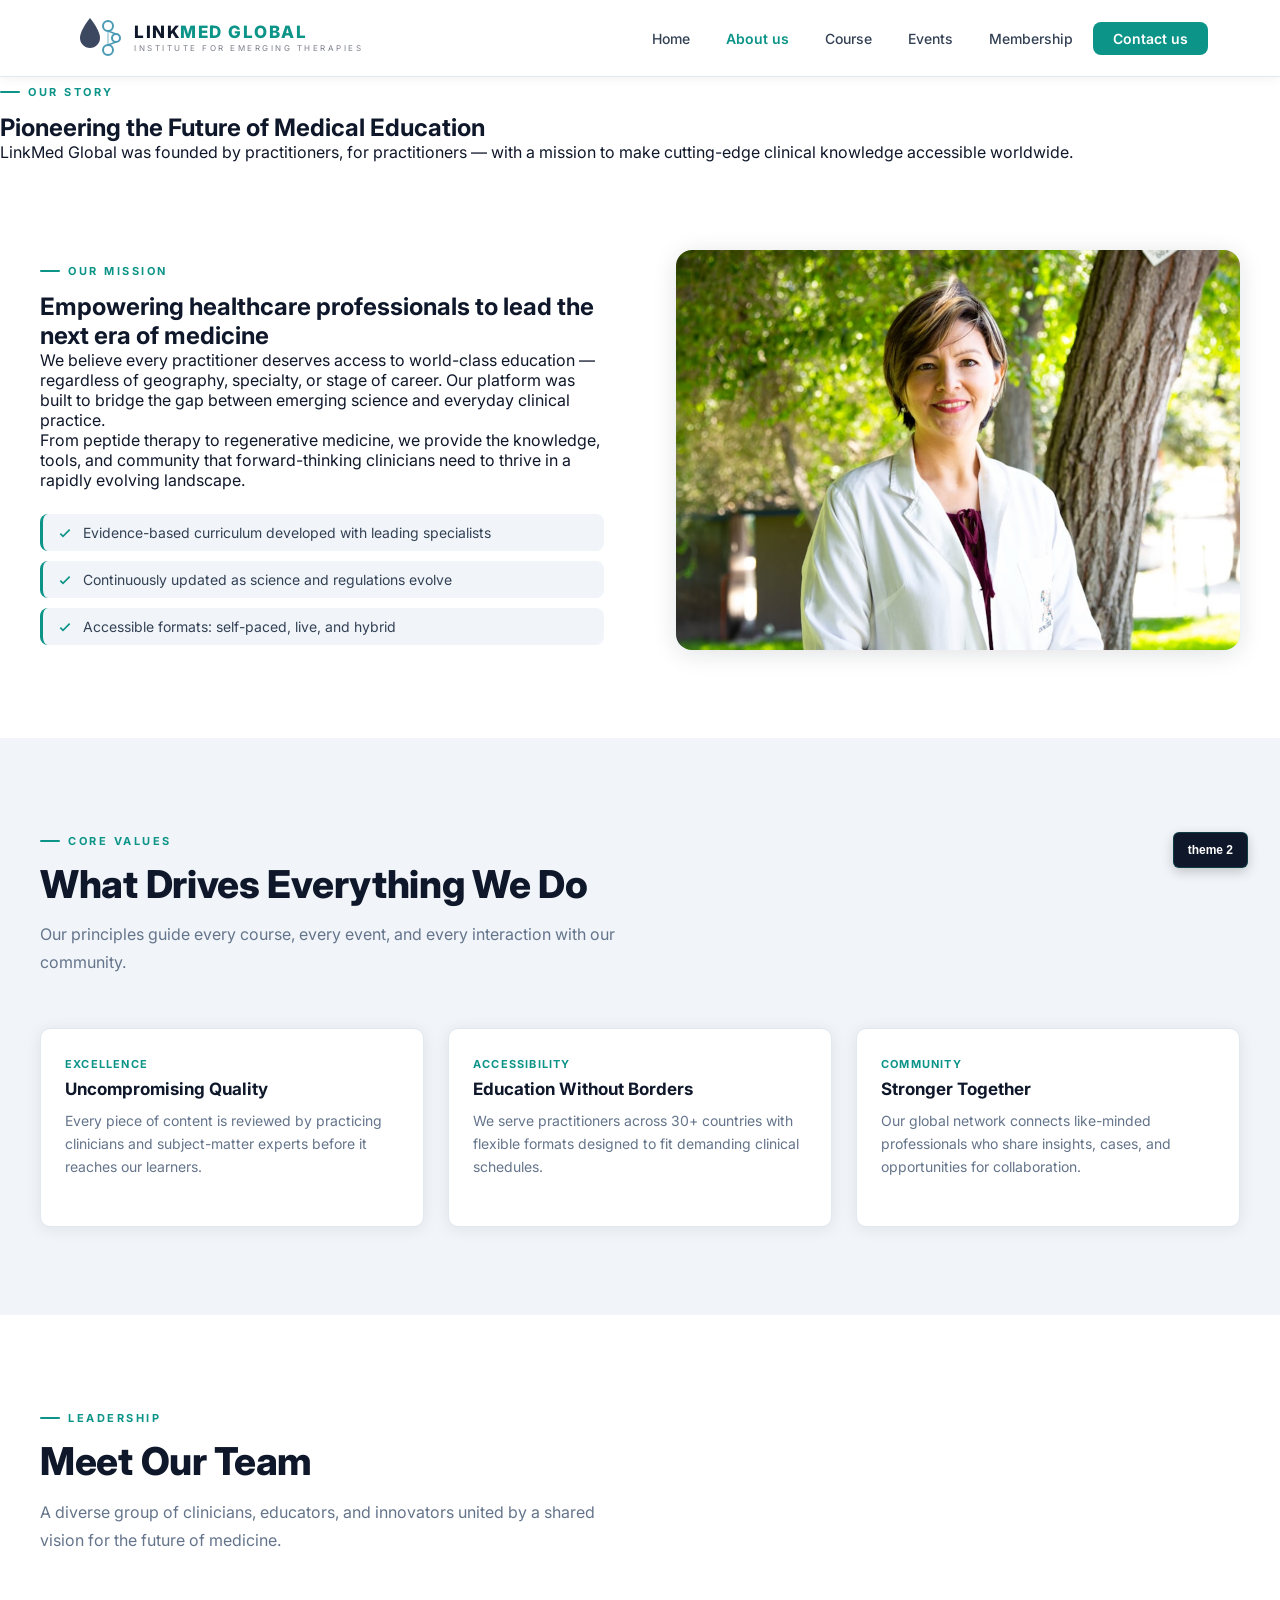
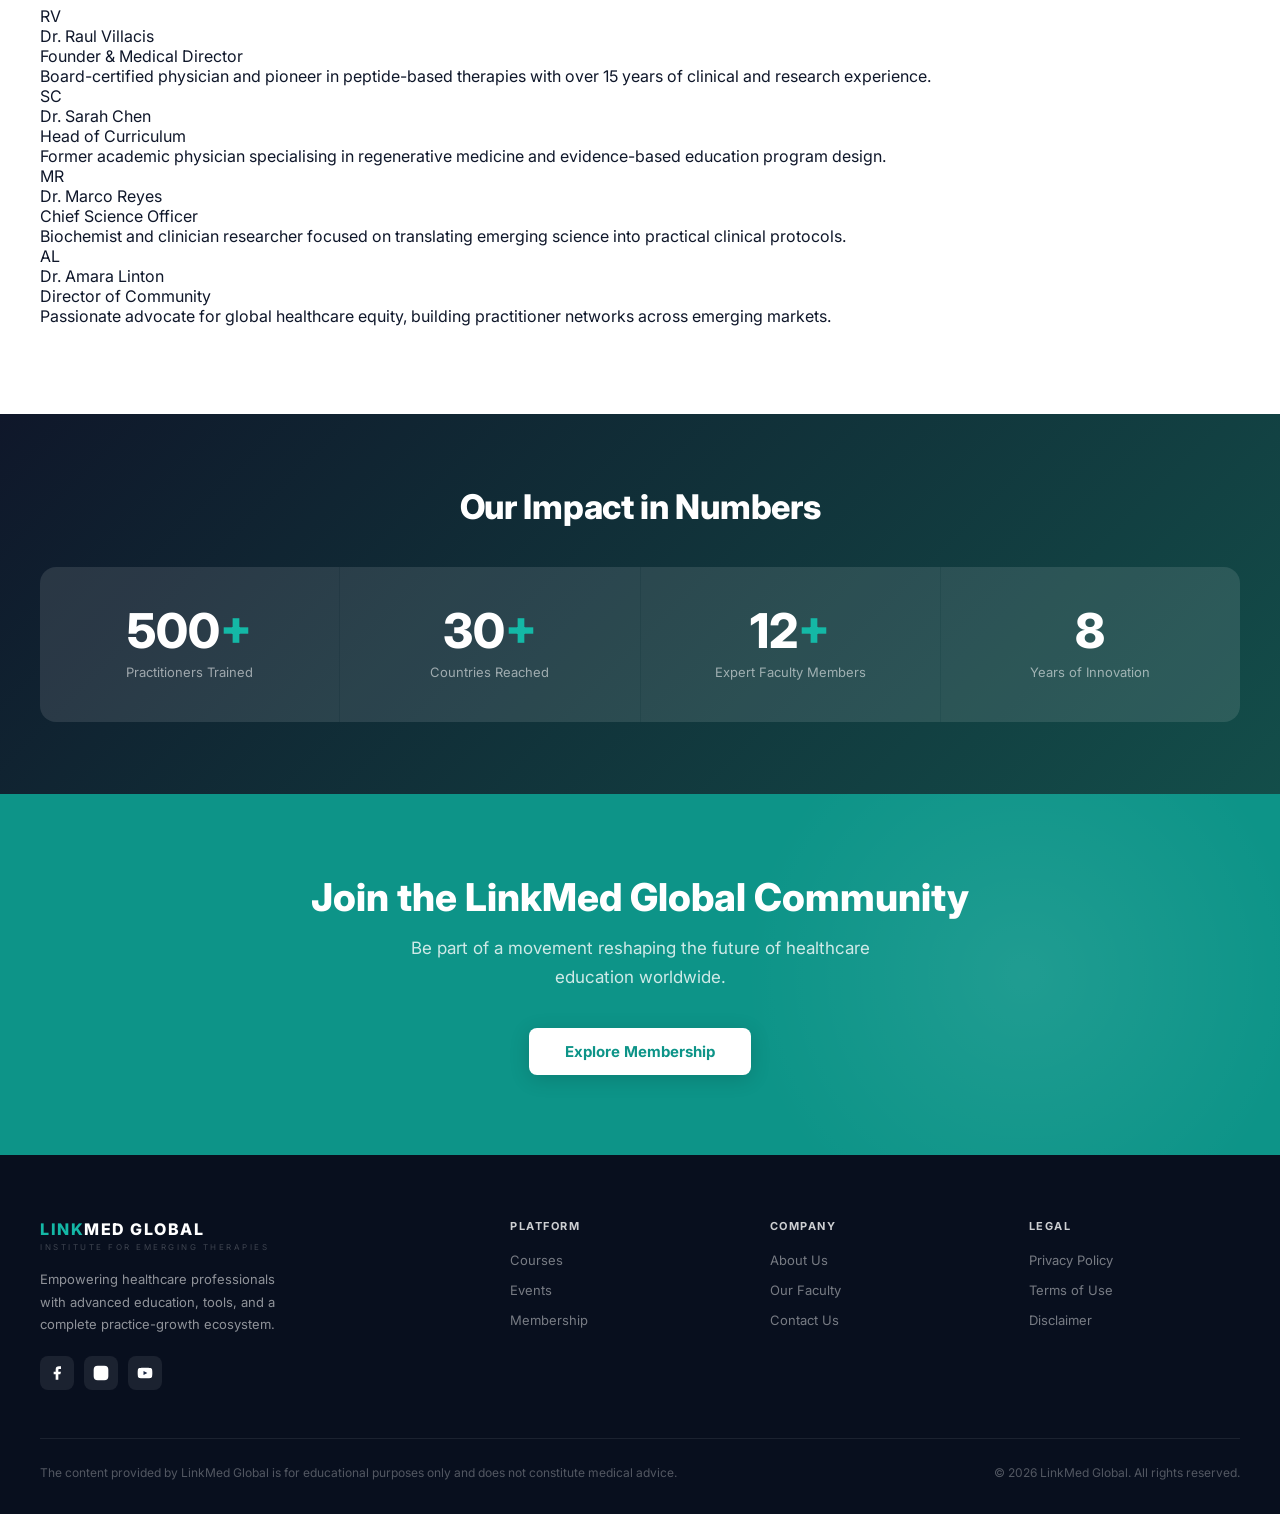
==== about.html @ 5ad7468c "update themes and add more pages" ====
<!DOCTYPE html>
<html lang="en">
<head>
  <meta charset="UTF-8" />
  <meta name="viewport" content="width=device-width, initial-scale=1.0" />
  <title>About Us – LinkMed Global</title>
  <link rel="preconnect" href="https://fonts.googleapis.com" />
  <link rel="preconnect" href="https://fonts.gstatic.com" crossorigin />
  <link href="https://fonts.googleapis.com/css2?family=Inter:wght@300;400;500;600;700;800&display=swap" rel="stylesheet" />
  <link rel="stylesheet" href="theme-1.css" id="theme-stylesheet" />
  <link rel="stylesheet" href="theme-2.css" id="theme-stylesheet-light" media="none" />
</head>
<body>

<header>
  <div class="header-inner">
    <a href="index.html" class="logo">
      <div class="logo-icon">
        <svg viewBox="0 0 52 52" fill="none" xmlns="http://www.w3.org/2000/svg">
          <path d="M18 6 C18 6 8 18 8 26 C8 31.5 12.5 36 18 36 C23.5 36 28 31.5 28 26 C28 18 18 6 18 6Z" fill="#1a2744" opacity=".85"/>
          <circle cx="36" cy="14" r="5" fill="none" stroke="#4a9ab5" stroke-width="2"/>
          <circle cx="44" cy="26" r="4" fill="none" stroke="#4a9ab5" stroke-width="2"/>
          <circle cx="36" cy="38" r="5" fill="none" stroke="#4a9ab5" stroke-width="2"/>
          <line x1="36" y1="19" x2="44" y2="22" stroke="#4a9ab5" stroke-width="1.5"/>
          <line x1="44" y1="30" x2="36" y2="33" stroke="#4a9ab5" stroke-width="1.5"/>
          <line x1="36" y1="19" x2="36" y2="33" stroke="#4a9ab5" stroke-width="1.5" opacity=".5"/>
        </svg>
      </div>
      <div class="logo-text-wrap">
        <div class="logo-name"><span>LINK</span>MED GLOBAL</div>
        <div class="logo-sub">Institute for Emerging Therapies</div>
      </div>
    </a>
    <nav id="main-nav">
      <a href="index.html">Home</a>
      <a href="about.html" class="active">About us</a>
      <a href="courses.html">Course</a>
      <a href="events.html">Events</a>
      <a href="membership.html">Membership</a>
      <a href="contact.html" class="btn-nav-contact">Contact us</a>
    </nav>
    <button class="burger" id="burger" aria-label="Toggle menu">
      <span></span><span></span><span></span>
    </button>
  </div>
</header>

<!-- PAGE HERO -->
<section class="page-hero">
  <div class="page-hero-inner">
    <div class="section-label">Our Story</div>
    <h1>Pioneering the Future of <span>Medical Education</span></h1>
    <p>LinkMed Global was founded by practitioners, for practitioners — with a mission to make cutting-edge clinical knowledge accessible worldwide.</p>
  </div>
</section>

<!-- MISSION -->
<section class="section">
  <div class="about-inner">
    <div>
      <div class="section-label">Our Mission</div>
      <h2>Empowering healthcare professionals to lead the next era of medicine</h2>
      <p>We believe every practitioner deserves access to world-class education — regardless of geography, specialty, or stage of career. Our platform was built to bridge the gap between emerging science and everyday clinical practice.</p>
      <p>From peptide therapy to regenerative medicine, we provide the knowledge, tools, and community that forward-thinking clinicians need to thrive in a rapidly evolving landscape.</p>
      <ul class="check-list">
        <li><svg viewBox="0 0 24 24" fill="none" stroke-width="2.5"><path d="M5 13l4 4L19 7"/></svg>Evidence-based curriculum developed with leading specialists</li>
        <li><svg viewBox="0 0 24 24" fill="none" stroke-width="2.5"><path d="M5 13l4 4L19 7"/></svg>Continuously updated as science and regulations evolve</li>
        <li><svg viewBox="0 0 24 24" fill="none" stroke-width="2.5"><path d="M5 13l4 4L19 7"/></svg>Accessible formats: self-paced, live, and hybrid</li>
      </ul>
    </div>
    <div class="about-img">
      <img src="images/img-10.jpg" alt="Our Mission" />
    </div>
  </div>
</section>

<!-- VALUES -->
<section class="section cards-section">
  <div class="section-inner">
    <div class="section-label">Core Values</div>
    <h2 class="section-title">What Drives Everything We Do</h2>
    <p class="section-sub">Our principles guide every course, every event, and every interaction with our community.</p>
    <div class="cards">
      <div class="card">
        <div class="card-body" style="padding:28px 24px;">
          <div class="card-tag">Excellence</div>
          <div class="card-title">Uncompromising Quality</div>
          <p class="card-text">Every piece of content is reviewed by practicing clinicians and subject-matter experts before it reaches our learners.</p>
        </div>
      </div>
      <div class="card">
        <div class="card-body" style="padding:28px 24px;">
          <div class="card-tag">Accessibility</div>
          <div class="card-title">Education Without Borders</div>
          <p class="card-text">We serve practitioners across 30+ countries with flexible formats designed to fit demanding clinical schedules.</p>
        </div>
      </div>
      <div class="card">
        <div class="card-body" style="padding:28px 24px;">
          <div class="card-tag">Community</div>
          <div class="card-title">Stronger Together</div>
          <p class="card-text">Our global network connects like-minded professionals who share insights, cases, and opportunities for collaboration.</p>
        </div>
      </div>
    </div>
  </div>
</section>

<!-- TEAM -->
<section class="section">
  <div class="section-inner">
    <div class="section-label">Leadership</div>
    <h2 class="section-title">Meet Our Team</h2>
    <p class="section-sub">A diverse group of clinicians, educators, and innovators united by a shared vision for the future of medicine.</p>
    <div class="team-grid">
      <div class="team-card">
        <div class="team-avatar">RV</div>
        <div class="team-name">Dr. Raul Villacis</div>
        <div class="team-role">Founder & Medical Director</div>
        <p class="team-bio">Board-certified physician and pioneer in peptide-based therapies with over 15 years of clinical and research experience.</p>
      </div>
      <div class="team-card">
        <div class="team-avatar">SC</div>
        <div class="team-name">Dr. Sarah Chen</div>
        <div class="team-role">Head of Curriculum</div>
        <p class="team-bio">Former academic physician specialising in regenerative medicine and evidence-based education program design.</p>
      </div>
      <div class="team-card">
        <div class="team-avatar">MR</div>
        <div class="team-name">Dr. Marco Reyes</div>
        <div class="team-role">Chief Science Officer</div>
        <p class="team-bio">Biochemist and clinician researcher focused on translating emerging science into practical clinical protocols.</p>
      </div>
      <div class="team-card">
        <div class="team-avatar">AL</div>
        <div class="team-name">Dr. Amara Linton</div>
        <div class="team-role">Director of Community</div>
        <p class="team-bio">Passionate advocate for global healthcare equity, building practitioner networks across emerging markets.</p>
      </div>
    </div>
  </div>
</section>

<!-- STATS -->
<section class="stats">
  <div class="stats-inner">
    <h2 class="stats-title">Our Impact in Numbers</h2>
    <div class="stats-grid">
      <div class="stat-item"><div class="stat-number">500<span>+</span></div><div class="stat-label">Practitioners Trained</div></div>
      <div class="stat-item"><div class="stat-number">30<span>+</span></div><div class="stat-label">Countries Reached</div></div>
      <div class="stat-item"><div class="stat-number">12<span>+</span></div><div class="stat-label">Expert Faculty Members</div></div>
      <div class="stat-item"><div class="stat-number">8<span></span></div><div class="stat-label">Years of Innovation</div></div>
    </div>
  </div>
</section>

<!-- CTA -->
<section class="cta-band">
  <h2>Join the LinkMed Global Community</h2>
  <p>Be part of a movement reshaping the future of healthcare education worldwide.</p>
  <a href="membership.html" class="btn-white">Explore Membership</a>
</section>

<footer id="contact">
  <div class="footer-inner">
    <div class="footer-brand">
      <div class="footer-logo-name"><span>LINK</span>MED GLOBAL</div>
      <div class="footer-logo-sub">Institute for Emerging Therapies</div>
      <p>Empowering healthcare professionals with advanced education, tools, and a complete practice-growth ecosystem.</p>
      <div class="social-links">
        <a href="#" class="social-link" aria-label="Facebook"><svg viewBox="0 0 24 24"><path d="M18 2h-3a5 5 0 00-5 5v3H7v4h3v8h4v-8h3l1-4h-4V7a1 1 0 011-1h3z"/></svg></a>
        <a href="#" class="social-link" aria-label="Instagram"><svg viewBox="0 0 24 24" fill="none" stroke="white" stroke-width="2"><rect x="2" y="2" width="20" height="20" rx="5"/><circle cx="12" cy="12" r="4"/><circle cx="17.5" cy="6.5" r="1" fill="white" stroke="none"/></svg></a>
        <a href="#" class="social-link" aria-label="YouTube"><svg viewBox="0 0 24 24"><path d="M22.54 6.42a2.78 2.78 0 00-1.95-1.96C18.88 4 12 4 12 4s-6.88 0-8.59.46A2.78 2.78 0 001.46 6.42 29 29 0 001 12a29 29 0 00.46 5.58 2.78 2.78 0 001.95 1.96C5.12 20 12 20 12 20s6.88 0 8.59-.46a2.78 2.78 0 001.95-1.96A29 29 0 0023 12a29 29 0 00-.46-5.58z"/><polygon points="9.75 15.02 15.5 12 9.75 8.98 9.75 15.02" fill="#1a2744"/></svg></a>
      </div>
    </div>
    <div class="footer-col"><h4>Platform</h4><ul><li><a href="courses.html">Courses</a></li><li><a href="events.html">Events</a></li><li><a href="membership.html">Membership</a></li></ul></div>
    <div class="footer-col"><h4>Company</h4><ul><li><a href="about.html">About Us</a></li><li><a href="#">Our Faculty</a></li><li><a href="contact.html">Contact Us</a></li></ul></div>
    <div class="footer-col"><h4>Legal</h4><ul><li><a href="#">Privacy Policy</a></li><li><a href="#">Terms of Use</a></li><li><a href="#">Disclaimer</a></li></ul></div>
  </div>
  <div class="footer-bottom">
    <p>The content provided by LinkMed Global is for educational purposes only and does not constitute medical advice.</p>
    <span>© 2026 LinkMed Global. All rights reserved.</span>
  </div>
</footer>

<button class="theme-toggle-fixed" id="theme-toggle"></button>

<script>
  const burger = document.getElementById('burger');
  const mainNav = document.getElementById('main-nav');
  burger.addEventListener('click', () => { burger.classList.toggle('open'); mainNav.classList.toggle('open'); });
  mainNav.querySelectorAll('a').forEach(link => link.addEventListener('click', () => { burger.classList.remove('open'); mainNav.classList.remove('open'); }));

  const themeToggle = document.getElementById('theme-toggle');
  const darkStylesheet = document.getElementById('theme-stylesheet');
  const lightStylesheet = document.getElementById('theme-stylesheet-light');
  const savedTheme = localStorage.getItem('theme') || 'dark';
  function setTheme(theme) {
    if (theme === 'light') { darkStylesheet.media = 'none'; lightStylesheet.media = 'all'; themeToggle.textContent = 'theme 1'; document.documentElement.style.colorScheme = 'light'; }
    else { darkStylesheet.media = 'all'; lightStylesheet.media = 'none'; themeToggle.textContent = 'theme 2'; document.documentElement.style.colorScheme = 'dark'; }
    localStorage.setItem('theme', theme);
  }
  setTheme(savedTheme);
  themeToggle.addEventListener('click', () => { const t = localStorage.getItem('theme') || 'dark'; setTheme(t === 'dark' ? 'light' : 'dark'); });
</script>
</body>
</html>
---- theme-1.css ----
*, *::before, *::after { box-sizing: border-box; margin: 0; padding: 0; }

:root {
  --navy:      #0f172a;
  --navy-mid:  #1e293b;
  --teal:      #0d9488;
  --teal-light:#14b8a6;
  --gold:      #f97316;
  --white:     #ffffff;
  --off-white: #f8fafc;
  --gray-50:   #f1f5f9;
  --gray-100:  #e2e8f0;
  --gray-300:  #cbd5e1;
  --gray-500:  #64748b;
  --gray-700:  #334155;
  --font: 'Inter', sans-serif;
  --radius: 10px;
  --shadow: 0 2px 16px rgba(15,23,42,.08);
  --shadow-md: 0 4px 24px rgba(15,23,42,.12);
  --shadow-lg: 0 8px 40px rgba(15,23,42,.18);
}

html { scroll-behavior: smooth; }
body { font-family: var(--font); color: var(--navy); background: var(--white); }
img  { max-width: 100%; display: block; }
a    { text-decoration: none; color: inherit; }

/* ─── HEADER ─────────────────────────────── */
header {
  position: sticky; top: 0; z-index: 100;
  background: white;
  border-bottom: 1px solid var(--gray-100);
  box-shadow: 0 1px 12px rgba(15,23,42,.06);
}
.header-inner {
  max-width: 1200px; margin: 0 auto;
  display: flex; align-items: center; justify-content: space-between;
  padding: 0 32px; height: 76px;
}

/* Logo */
.logo { display: flex; align-items: center; gap: 10px; }
.logo-icon {
  width: 52px; height: 52px;
  display: flex; align-items: center; justify-content: center;
}
.logo-icon svg { width: 52px; height: 52px; }
.logo-text-wrap { display: flex; flex-direction: column; line-height: 1; }
.logo-name {
  font-size: 17px; font-weight: 800; letter-spacing: 1.5px;
  text-transform: uppercase; color: var(--teal);
}
.logo-name span { color: var(--navy); }
.logo-sub {
  font-size: 8px; letter-spacing: 2.5px; text-transform: uppercase;
  color: var(--navy); opacity: .55; margin-top: 3px;
}

/* Nav */
nav { display: flex; align-items: center; gap: 4px; }
nav a {
  font-size: 14px; font-weight: 500; color: var(--gray-700);
  padding: 8px 16px; border-radius: 8px;
  transition: color .2s, background .2s;
}
nav a:hover { color: var(--teal); background: var(--gray-50); }
nav a.active { color: var(--teal); font-weight: 600; }
.btn-nav-contact {
  font-size: 14px !important; font-weight: 600 !important;
  background: var(--teal) !important; color: white !important;
  padding: 8px 20px !important; border-radius: 8px !important;
  transition: background .2s !important;
}
.btn-nav-contact:hover { background: var(--teal-light) !important; }

/* ─── HERO (dark) ────────────────────────── */
.hero {
  position: relative; overflow: hidden;
  background: linear-gradient(135deg, #0f172a 0%, #1e293b 50%, #134e4a 100%);
  padding: 100px 32px 110px;
  text-align: center;
}
.hero::before {
  content: '';
  position: absolute; inset: 0;
  background:
    radial-gradient(circle 300px at 10% 50%, rgba(13,148,136,.18) 0%, transparent 70%),
    radial-gradient(circle 400px at 90% 20%, rgba(13,148,136,.12) 0%, transparent 70%),
    radial-gradient(circle 200px at 50% 100%, rgba(249,115,22,.08) 0%, transparent 70%);
  pointer-events: none;
}
.hero-bubbles {
  position: absolute; inset: 0; pointer-events: none; overflow: hidden;
}
.hero-inner {
  max-width: 820px; margin: 0 auto; position: relative;
}
.hero-eyebrow {
  display: inline-flex; align-items: center; gap: 8px;
  background: rgba(13,148,136,.2); border: 1px solid rgba(13,148,136,.35);
  color: var(--teal-light); font-size: 12px; font-weight: 600; letter-spacing: .5px;
  padding: 6px 14px; border-radius: 100px; margin-bottom: 28px;
}
.hero h1 {
  font-size: clamp(34px, 5vw, 58px); font-weight: 800;
  color: white; line-height: 1.1; margin-bottom: 22px;
  letter-spacing: -.5px;
}
.hero h1 span { color: var(--teal-light); }
.hero p {
  font-size: 18px; color: rgba(255,255,255,.65);
  line-height: 1.75; max-width: 600px; margin: 0 auto 44px;
}
.hero-btns { display: flex; gap: 14px; justify-content: center; flex-wrap: wrap; }
.btn-primary {
  background: var(--teal); color: white;
  padding: 14px 32px; border-radius: 8px;
  font-size: 15px; font-weight: 600;
  box-shadow: 0 4px 14px rgba(13,148,136,.4);
  transition: background .2s;
}
.btn-primary:hover { background: #0a7d77; }
.btn-outline {
  background: transparent; color: rgba(255,255,255,.85);
  padding: 13px 32px; border-radius: 8px;
  font-size: 15px; font-weight: 600;
  border: 1.5px solid rgba(255,255,255,.3);
  transition: border-color .2s, color .2s, background .2s;
}
.btn-outline:hover { border-color: white; color: white; background: rgba(255,255,255,.07); }

/* ─── SECTION COMMONS ────────────────────── */
.section { padding: 88px 32px; }
.section-inner { max-width: 1200px; margin: 0 auto; }
.section-label {
  font-size: 11px; font-weight: 700; letter-spacing: 2.5px;
  text-transform: uppercase; color: var(--teal);
  display: inline-flex; align-items: center; gap: 8px; margin-bottom: 14px;
}
.section-label::before {
  content: ''; width: 20px; height: 2px; background: var(--teal); border-radius: 2px;
}
.section-title {
  font-size: clamp(26px, 3vw, 40px); font-weight: 800;
  color: var(--navy); line-height: 1.15; margin-bottom: 14px;
  letter-spacing: -.3px;
}
.section-sub {
  font-size: 16px; color: var(--gray-500); line-height: 1.75;
  max-width: 580px; margin-bottom: 52px;
}

/* ─── CARDS ──────────────────────────────── */
.cards-section { background: var(--gray-50); }
.cards { display: grid; grid-template-columns: repeat(3, 1fr); gap: 24px; }
.card {
  border-radius: var(--radius); overflow: hidden;
  box-shadow: var(--shadow);
  border: 1px solid var(--gray-100);
  transition: transform .25s, box-shadow .25s;
  background: white;
  position: relative;
}
.card::after {
  content: ''; position: absolute; top: 0; left: 0; right: 0;
  height: 3px; background: var(--teal);
  transform: scaleX(0); transform-origin: left;
  transition: transform .3s;
}
.card:hover::after { transform: scaleX(1); }
.card:hover { transform: translateY(-4px); box-shadow: var(--shadow-lg); }
.card-img { height: 200px; overflow: hidden; }
.card-img img { width: 100%; height: 100%; object-fit: cover; transition: transform .5s; }
.card:hover .card-img img { transform: scale(1.06); }
.card-body { padding: 22px 22px 26px; }
.card-tag {
  font-size: 11px; font-weight: 700; letter-spacing: 1.2px;
  text-transform: uppercase; color: var(--teal); margin-bottom: 8px;
}
.card-title { font-size: 17px; font-weight: 700; color: var(--navy); margin-bottom: 10px; }
.card-text  { font-size: 14px; color: var(--gray-500); line-height: 1.65; margin-bottom: 20px; }
.btn-link {
  display: inline-flex; align-items: center; gap: 6px;
  font-size: 14px; font-weight: 600; color: var(--teal);
  transition: gap .2s;
}
.btn-link:hover { gap: 10px; }
.btn-link svg { width: 16px; height: 16px; }

/* ─── ABOUT / FUTURE ─────────────────────── */
.about { background: white; }
.about-inner {
  max-width: 1200px; margin: 0 auto;
  display: grid; grid-template-columns: 1fr 1fr; gap: 72px; align-items: center;
}
.about-img {
  border-radius: 16px; overflow: hidden; box-shadow: var(--shadow-md);
  position: relative;
}
.about-img::before {
  content: ''; position: absolute; inset: -8px; z-index: -1;
  background: var(--teal); border-radius: 20px; opacity: .12;
}
.about-img img { width: 100%; height: 400px; object-fit: cover; }
.about h2 { font-size: clamp(24px, 2.8vw, 36px); font-weight: 800; color: var(--navy); line-height: 1.25; margin-bottom: 18px; letter-spacing: -.3px; }
.about h2 em { color: var(--teal); font-style: normal; }
.about p { font-size: 15px; color: var(--gray-500); line-height: 1.8; margin-bottom: 14px; }
.check-list { list-style: none; margin-top: 24px; display: flex; flex-direction: column; gap: 10px; }
.check-list li {
  display: flex; align-items: flex-start; gap: 10px;
  font-size: 14px; color: var(--gray-700); background: var(--gray-50);
  padding: 10px 14px; border-radius: 8px;
  border-left: 3px solid var(--teal);
}
.check-list li svg { width: 16px; height: 16px; min-width: 16px; margin-top: 1px; stroke: var(--teal); }

/* ─── STATS ──────────────────────────────── */
.stats {
  background: linear-gradient(135deg, #0f172a 0%, #134e4a 100%);
  padding: 72px 32px;
}
.stats-inner { max-width: 1200px; margin: 0 auto; }
.stats-grid {
  display: grid; grid-template-columns: repeat(4, 1fr);
  gap: 1px; background: rgba(255,255,255,.08);
  border-radius: 16px; overflow: hidden;
}
.stat-item {
  text-align: center; padding: 40px 20px;
  background: rgba(255,255,255,.03);
  transition: background .2s;
}
.stat-item:hover { background: rgba(13,148,136,.12); }
.stat-number { font-size: 48px; font-weight: 800; color: white; line-height: 1; margin-bottom: 8px; }
.stat-number span { color: var(--teal-light); }
.stat-label { font-size: 13px; color: rgba(255,255,255,.55); line-height: 1.5; }
.stats-title { font-size: clamp(22px, 2.8vw, 34px); font-weight: 800; color: white; text-align: center; margin-bottom: 40px; letter-spacing: -.3px; }

/* ─── COURSES ─────────────────────────────── */
.courses-section { background: var(--off-white); }
.courses-grid { display: grid; grid-template-columns: repeat(2, 1fr); gap: 24px; }
.course-card {
  border-radius: var(--radius); overflow: hidden; display: flex;
  border: 1px solid var(--gray-100); box-shadow: var(--shadow);
  transition: transform .25s, box-shadow .25s; background: white;
}
.course-card:hover { transform: translateY(-4px); box-shadow: var(--shadow-lg); }
.course-img { width: 160px; min-width: 160px; overflow: hidden; position: relative; }
.course-img img { width: 105%; height: 110%; top:-5%;position: absolute; object-fit: cover; }
.course-body { padding: 22px; display: flex; flex-direction: column; border-left: 3px solid var(--gray-100); transition: border-color .2s; }
.course-card:hover .course-body { border-left-color: var(--teal); }
.course-level { font-size: 10px; font-weight: 700; letter-spacing: 1.2px; text-transform: uppercase; color: var(--gold); margin-bottom: 8px; }
.course-title { font-size: 15px; font-weight: 700; color: var(--navy); margin-bottom: 8px; line-height: 1.35; }
.course-desc  { font-size: 13px; color: var(--gray-500); line-height: 1.6; flex: 1; margin-bottom: 16px; }
.course-footer { display: flex; align-items: center; justify-content: space-between; }
.course-meta  { font-size: 11px; color: var(--gray-500); }
.btn-sm {
  background: var(--teal); color: white;
  padding: 7px 16px; border-radius: 6px;
  font-size: 12px; font-weight: 600;
  transition: background .2s;
}
.btn-sm:hover { background: var(--teal-light); }
.courses-more { text-align: center; margin-top: 40px; }

/* ─── EVENTS ──────────────────────────────── */
.events-section { background: white; }
.event-card {
  border-radius: 16px; overflow: hidden;
  display: grid; grid-template-columns: 1fr 1fr;
  box-shadow: var(--shadow-md); border: 1px solid var(--gray-100);
}
.event-img { overflow: hidden; }
.event-img img { width: 100%; height: 100%; object-fit: cover; min-height: 360px; }
.event-body { padding: 48px 44px; display: flex; flex-direction: column; justify-content: center; background: var(--gray-50); }
.event-tag {
  font-size: 11px; font-weight: 700; letter-spacing: 1.2px; text-transform: uppercase;
  color: var(--gold); background: rgba(249,115,22,.1);
  display: inline-block; padding: 5px 12px; border-radius: 6px; margin-bottom: 16px; align-self: flex-start;
}
.event-title { font-size: 22px; font-weight: 800; color: var(--navy); line-height: 1.3; margin-bottom: 16px; letter-spacing: -.2px; }
.event-desc  { font-size: 15px; color: var(--gray-500); line-height: 1.75; margin-bottom: 28px; }
.event-meta  { display: flex; gap: 20px; flex-wrap: wrap; margin-bottom: 28px; }
.event-meta-item { display: flex; align-items: center; gap: 6px; font-size: 13px; color: var(--gray-500); }
.event-meta-item svg { width: 14px; height: 14px; stroke: var(--teal); flex-shrink: 0; }

/* ─── MEMBERSHIP ─────────────────────────── */
.membership-section { background: var(--navy); }
.membership-section .section-title { color: white; }
.membership-section .section-sub { color: rgba(255,255,255,.6); }
.membership-section .section-label { color: var(--teal-light); }
.membership-section .section-label::before { background: var(--teal-light); }
.membership-inner {
  max-width: 1200px; margin: 0 auto;
  display: grid; grid-template-columns: 1fr 1fr; gap: 64px; align-items: center;
}
.membership-img { border-radius: 16px; overflow: hidden; box-shadow: var(--shadow-lg); }
.membership-img img { width: 100%; height: 460px; object-fit: cover; }
.benefits { display: flex; flex-direction: column; gap: 12px; margin-top: 28px; }
.benefit {
  display: flex; gap: 14px; align-items: flex-start;
  padding: 16px 18px; border-radius: 10px;
  background: rgba(255,255,255,.05);
  border: 1px solid rgba(255,255,255,.08);
  transition: background .2s, border-color .2s;
}
.benefit:hover { background: rgba(13,148,136,.15); border-color: rgba(13,148,136,.3); }
.benefit-icon {
  width: 38px; height: 38px; min-width: 38px; border-radius: 8px;
  background: rgba(13,148,136,.2);
  display: flex; align-items: center; justify-content: center;
}
.benefit-icon svg { width: 18px; height: 18px; stroke: var(--teal-light); }
.benefit-title { font-size: 14px; font-weight: 700; color: white; margin-bottom: 3px; }
.benefit-desc  { font-size: 13px; color: rgba(255,255,255,.5); line-height: 1.5; }
.membership-cta { margin-top: 32px; }

/* ─── CTA BAND ────────────────────────────── */
.cta-band {
  background: var(--teal);
  padding: 80px 32px; text-align: center; color: white;
  position: relative; overflow: hidden;
}
.cta-band::before {
  content: ''; position: absolute; inset: 0;
  background: radial-gradient(circle 400px at 80% 50%, rgba(255,255,255,.08) 0%, transparent 70%);
  pointer-events: none;
}
.cta-band h2 { font-size: clamp(26px, 3vw, 42px); font-weight: 800; margin-bottom: 14px; position: relative; }
.cta-band p { font-size: 17px; color: rgba(255,255,255,.8); max-width: 480px; margin: 0 auto 36px; line-height: 1.7; position: relative; }
.btn-white {
  display: inline-block; background: white; color: var(--teal);
  padding: 14px 36px; border-radius: 8px;
  font-size: 15px; font-weight: 700;
  box-shadow: 0 4px 20px rgba(0,0,0,.15);
  transition: background .2s;
  position: relative;
}
.btn-white:hover { background: #f0fdf4; }

/* ─── FOOTER ──────────────────────────────── */
footer { background: #080f1e; color: rgba(255,255,255,.55); padding: 64px 32px 32px; }
.footer-inner {
  max-width: 1200px; margin: 0 auto;
  display: grid; grid-template-columns: 2fr 1fr 1fr 1fr; gap: 48px;
  margin-bottom: 48px;
}
.footer-brand p { font-size: 13px; line-height: 1.75; margin: 16px 0 20px; max-width: 260px; }
.footer-logo-name { font-size: 16px; font-weight: 800; letter-spacing: 1.5px; text-transform: uppercase; color: white; }
.footer-logo-name span { color: var(--teal-light); }
.footer-logo-sub { font-size: 8px; letter-spacing: 2.5px; text-transform: uppercase; opacity: .4; margin-top: 3px; }
.social-links { display: flex; gap: 10px; }
.social-link {
  width: 34px; height: 34px; background: rgba(255,255,255,.08);
  border-radius: 8px; display: flex; align-items: center; justify-content: center;
  transition: background .2s;
}
.social-link:hover { background: var(--teal); }
.social-link svg { width: 16px; height: 16px; fill: white; }
.footer-col h4 {
  font-size: 11px; font-weight: 700; letter-spacing: 1.5px;
  text-transform: uppercase; color: rgba(255,255,255,.8); margin-bottom: 16px;
}
.footer-col ul { list-style: none; display: flex; flex-direction: column; gap: 10px; }
.footer-col ul li a { font-size: 13px; color: rgba(255,255,255,.45); transition: color .2s; }
.footer-col ul li a:hover { color: var(--teal-light); }
.footer-bottom {
  max-width: 1200px; margin: 0 auto;
  padding-top: 24px; border-top: 1px solid rgba(255,255,255,.08);
  display: flex; justify-content: space-between; align-items: center;
  gap: 20px; flex-wrap: wrap;
}
.footer-bottom p   { font-size: 12px; color: rgba(255,255,255,.3); max-width: 640px; line-height: 1.6; }
.footer-bottom span { font-size: 12px; color: rgba(255,255,255,.3); white-space: nowrap; }

/* ─── THEME TOGGLE ─────────────────────── */
.theme-toggle-fixed {
  position: fixed; bottom: 32px; right: 32px; z-index: 999;
  background: var(--navy); color: white;
  border: 1px solid rgba(13,148,136,.3);
  padding: 10px 14px; border-radius: 6px;
  font-size: 12px; font-weight: 600;
  cursor: pointer; transition: all .2s;
  box-shadow: 0 4px 12px rgba(0,0,0,.2);
}
.theme-toggle-fixed:hover {
  background: var(--navy-mid);
  border-color: var(--teal);
  box-shadow: 0 6px 16px rgba(13,148,136,.2);
}

/* ─── RESPONSIVE ─────────────────────────── */
@media (max-width: 1024px) {
  .about-inner, .membership-inner { grid-template-columns: 1fr; }
  .about-img, .membership-img { display: none; }
  .stats-grid { grid-template-columns: repeat(2, 1fr); }
  .footer-inner { grid-template-columns: 1fr 1fr; gap: 32px; }
}
/* ─── BURGER ──────────────────────────────── */
.burger {
  display: none;
  flex-direction: column; justify-content: center; gap: 5px;
  width: 40px; height: 40px; padding: 8px;
  background: none; border: none; cursor: pointer;
}
.burger span {
  display: block; height: 2px; border-radius: 2px;
  background: var(--navy); transition: all .25s;
}
.burger.open span:nth-child(1) { transform: translateY(7px) rotate(45deg); }
.burger.open span:nth-child(2) { opacity: 0; }
.burger.open span:nth-child(3) { transform: translateY(-7px) rotate(-45deg); }

@media (max-width: 768px) {
  .burger { display: flex; }
  nav {
    display: flex; flex-direction: column; gap: 4px;
    position: absolute; top: 76px; left: 0; right: 0;
    background: white; padding: 12px 16px 16px;
    border-bottom: 1px solid var(--gray-100);
    box-shadow: 0 8px 24px rgba(15,23,42,.08);
    transform: translateY(-8px); opacity: 0; pointer-events: none;
    transition: opacity .2s, transform .2s;
  }
  nav.open { opacity: 1; transform: translateY(0); pointer-events: all; }
  nav a { padding: 10px 14px; border-radius: 8px; font-size: 15px; }
  .btn-nav-contact { text-align: center; margin-top: 4px; }
  .cards { grid-template-columns: 1fr; }
  .courses-grid { grid-template-columns: 1fr; }
  .course-card { flex-direction: column; }
  .course-img { width: 100%; height: 160px; }
  .event-card { grid-template-columns: 1fr; }
  .footer-inner { grid-template-columns: 1fr; }
}
---- theme-2.css ----
*, *::before, *::after { box-sizing: border-box; margin: 0; padding: 0; }

:root {
  --navy:      #2655de;
  --navy-mid:  #3b64e0;
  --teal:      #167cf9;
  --teal-light:#2585fa;
  --gold:      #fbbf24;
  --white:     #ffffff;
  --off-white: #f0f9ff;
  --gray-50:   #f8fafc;
  --gray-100:  #f1f5f9;
  --gray-300:  #cbd5e1;
  --gray-500:  #64748b;
  --gray-700:  #334155;
  --font: 'Inter', sans-serif;
  --radius: 10px;
  --shadow: 0 2px 16px rgba(91,124,220,.05);
  --shadow-md: 0 4px 24px rgba(91,124,220,.07);
  --shadow-lg: 0 8px 40px rgba(91,124,220,.1);
}

html { scroll-behavior: smooth; }
body { font-family: var(--font); color: var(--navy); background: var(--white); }
img  { max-width: 100%; display: block; }
a    { text-decoration: none; color: inherit; }

/* ─── HEADER ─────────────────────────────── */
header {
  position: sticky; top: 0; z-index: 100;
  background: white;
  border-bottom: 2px solid var(--gray-100);
  box-shadow: 0 1px 12px rgba(91,124,220,.03);
}
.header-inner {
  max-width: 1200px; margin: 0 auto;
  display: flex; align-items: center; justify-content: space-between;
  padding: 0 32px; height: 76px;
}

/* Logo */
.logo { display: flex; align-items: center; gap: 10px; }
.logo-icon {
  width: 52px; height: 52px;
  display: flex; align-items: center; justify-content: center;
}
.logo-icon svg { width: 52px; height: 52px; }
.logo-text-wrap { display: flex; flex-direction: column; line-height: 1; }
.logo-name {
  font-size: 17px; font-weight: 800; letter-spacing: 1.5px;
  text-transform: uppercase; color: var(--teal);
}
.logo-name span { color: #000; }
.logo-sub {
  font-size: 8px; letter-spacing: 2.5px; text-transform: uppercase;
  color: var(--navy); opacity: .5; margin-top: 3px;
}

/* Nav */
nav { display: flex; align-items: center; gap: 4px; }
nav a {
  font-size: 14px; font-weight: 500; color: var(--gray-700);
  padding: 8px 16px; border-radius: 8px;
  transition: color .2s, background .2s;
}
nav a:hover { color: var(--navy); background: var(--off-white); }
nav a.active { color: var(--navy); font-weight: 600; }
.btn-nav-contact {
  font-size: 14px !important; font-weight: 600 !important;
  background: var(--navy) !important; color: white !important;
  padding: 8px 20px !important; border-radius: 8px !important;
  transition: background .2s !important;
}
.btn-nav-contact:hover { background: var(--navy-mid) !important; }

/* ─── HERO (light) ───────────────────────── */
.hero {
  position: relative; overflow: hidden;
  background: linear-gradient(135deg, #f0f9ff 0%, #e0f2fe 50%, #dbeafe 100%);
  padding: 100px 32px 110px;
  text-align: center;
}
.hero::before {
  content: '';
  position: absolute; inset: 0;
  background:
    radial-gradient(circle 300px at 10% 50%, rgba(8,145,178,.08) 0%, transparent 70%),
    radial-gradient(circle 400px at 90% 20%, rgba(8,145,178,.06) 0%, transparent 70%),
    radial-gradient(circle 200px at 50% 100%, rgba(245,158,11,.04) 0%, transparent 70%);
  pointer-events: none;
}
.hero-bubbles {
  position: absolute; inset: 0; pointer-events: none; overflow: hidden;
}
.hero-inner {
  max-width: 820px; margin: 0 auto; position: relative;
}
.hero-eyebrow {
  display: inline-flex; align-items: center; gap: 8px;
  background: rgba(96,165,250,.1); border: 1px solid rgba(96,165,250,.2);
  color: var(--teal); font-size: 12px; font-weight: 600; letter-spacing: .5px;
  padding: 6px 14px; border-radius: 100px; margin-bottom: 28px;
}
.hero h1 {
  font-size: clamp(34px, 5vw, 58px); font-weight: 800;
  color: #000; line-height: 1.1; margin-bottom: 22px;
  letter-spacing: -.5px;
}
.hero h1 span { color: var(--teal); }
.hero p {
  font-size: 18px; color: var(--gray-500);
  line-height: 1.75; max-width: 600px; margin: 0 auto 44px;
}
.hero-btns { display: flex; gap: 14px; justify-content: center; flex-wrap: wrap; }
.btn-primary {
  background: var(--teal); color: white;
  padding: 14px 32px; border-radius: 8px;
  font-size: 15px; font-weight: 600;
  box-shadow: 0 4px 14px rgba(96,165,250,.2);
  transition: background .2s;
}
.btn-primary:hover { background: #3b82f6; }
.btn-outline {
  background: white; color: var(--navy);
  padding: 13px 32px; border-radius: 8px;
  font-size: 15px; font-weight: 600;
  border: 1.5px solid var(--gray-300);
  transition: all .2s;
}
.btn-outline:hover { border-color: var(--navy); background: var(--gray-50); }

/* ─── SECTION COMMONS ────────────────────── */
.section { padding: 88px 32px; }
.section-inner { max-width: 1200px; margin: 0 auto; }
.section-label {
  font-size: 11px; font-weight: 700; letter-spacing: 2.5px;
  text-transform: uppercase; color: var(--teal);
  display: inline-flex; align-items: center; gap: 8px; margin-bottom: 14px;
}
.section-label::before {
  content: ''; width: 20px; height: 2px; background: var(--teal); border-radius: 2px;
}
.section-title {
  font-size: clamp(26px, 3vw, 40px); font-weight: 800;
  color: #000; line-height: 1.15; margin-bottom: 14px;
  letter-spacing: -.3px;
}
.section-sub {
  font-size: 16px; color: var(--gray-500); line-height: 1.75;
  max-width: 580px; margin-bottom: 52px;
}

/* ─── CARDS ──────────────────────────────── */
.cards-section { background: white; }
.cards { display: grid; grid-template-columns: repeat(3, 1fr); gap: 24px; }
.card {
  border-radius: var(--radius); overflow: hidden;
  box-shadow: var(--shadow);
  border: 1px solid var(--gray-100);
  transition: transform .25s, box-shadow .25s;
  background: white;
  position: relative;
}
.card::after {
  content: ''; position: absolute; top: 0; left: 0; right: 0;
  height: 3px; background: var(--teal);
  transform: scaleX(0); transform-origin: left;
  transition: transform .3s;
}
.card:hover::after { transform: scaleX(1); }
.card:hover { transform: translateY(-4px); box-shadow: var(--shadow-lg); }
.card-img { height: 200px; overflow: hidden; }
.card-img img { width: 100%; height: 100%; object-fit: cover; transition: transform .5s; }
.card:hover .card-img img { transform: scale(1.06); }
.card-body { padding: 22px 22px 26px; }
.card-tag {
  font-size: 11px; font-weight: 700; letter-spacing: 1.2px;
  text-transform: uppercase; color: var(--teal); margin-bottom: 8px;
}
.card-title { font-size: 17px; font-weight: 700; color: #000; margin-bottom: 10px; }
.card-text  { font-size: 14px; color: var(--gray-500); line-height: 1.65; margin-bottom: 20px; }
.btn-link {
  display: inline-flex; align-items: center; gap: 6px;
  font-size: 14px; font-weight: 600; color: var(--teal);
  transition: gap .2s;
}
.btn-link:hover { gap: 10px; }
.btn-link svg { width: 16px; height: 16px; }

/* ─── ABOUT / FUTURE ─────────────────────── */
.about { background: var(--off-white); }
.about-inner {
  max-width: 1200px; margin: 0 auto;
  display: grid; grid-template-columns: 1fr 1fr; gap: 72px; align-items: center;
}
.about-img {
  border-radius: 16px; overflow: hidden; box-shadow: var(--shadow-md);
  position: relative;
}
.about-img::before {
  content: ''; position: absolute; inset: -8px; z-index: -1;
  background: var(--teal); border-radius: 20px; opacity: .1;
}
.about-img img { width: 100%; height: 400px; object-fit: cover; }
.about h2 { font-size: clamp(24px, 2.8vw, 36px); font-weight: 800; color: #000; line-height: 1.25; margin-bottom: 18px; letter-spacing: -.3px; }
.about h2 em { color: var(--teal); font-style: normal; }
.about p { font-size: 15px; color: var(--gray-500); line-height: 1.8; margin-bottom: 14px; }
.check-list { list-style: none; margin-top: 24px; display: flex; flex-direction: column; gap: 10px; }
.check-list li {
  display: flex; align-items: flex-start; gap: 10px;
  font-size: 14px; color: var(--gray-700); background: white;
  padding: 10px 14px; border-radius: 8px;
  border-left: 3px solid var(--teal);
  box-shadow: var(--shadow);
}
.check-list li svg { width: 16px; height: 16px; min-width: 16px; margin-top: 1px; stroke: var(--teal); }

/* ─── STATS ──────────────────────────────── */
.stats {
  background: linear-gradient(135deg, #eff6ff 0%, #e0f2fe 100%);
  padding: 72px 32px;
}
.stats-inner { max-width: 1200px; margin: 0 auto; }
.stats-grid {
  display: grid; grid-template-columns: repeat(4, 1fr);
  gap: 1px; background: var(--gray-300);
  border-radius: 16px; overflow: hidden;
}
.stat-item {
  text-align: center; padding: 40px 20px;
  background: white;
  transition: background .2s;
}
.stat-item:hover { background: var(--off-white); }
.stat-number { font-size: 48px; font-weight: 800; color: #000; line-height: 1; margin-bottom: 8px; }
.stat-number span { color: var(--teal); }
.stat-label { font-size: 13px; color: var(--gray-500); line-height: 1.5; }
.stats-title { font-size: clamp(22px, 2.8vw, 34px); font-weight: 800; color: #000; text-align: center; margin-bottom: 40px; letter-spacing: -.3px; }

/* ─── COURSES ─────────────────────────────── */
.courses-section { background: var(--gray-50); }
.courses-grid { display: grid; grid-template-columns: repeat(2, 1fr); gap: 24px; }
.course-card {
  border-radius: var(--radius); overflow: hidden; display: flex;
  border: 1px solid var(--gray-100); box-shadow: var(--shadow);
  transition: transform .25s, box-shadow .25s; background: white;
}
.course-card:hover { transform: translateY(-4px); box-shadow: var(--shadow-lg); }
.course-img { width: 160px; min-width: 160px; overflow: hidden; position: relative; }
.course-img img { width: 100%; height: 100%; object-fit: cover; }
.course-body { padding: 22px; display: flex; flex-direction: column; border-left: 3px solid var(--gray-100); transition: border-color .2s; }
.course-card:hover .course-body { border-left-color: var(--teal); }
.course-level { font-size: 10px; font-weight: 700; letter-spacing: 1.2px; text-transform: uppercase; color: var(--gold); margin-bottom: 8px; }
.course-title { font-size: 15px; font-weight: 700; color: #000; margin-bottom: 8px; line-height: 1.35; }
.course-desc  { font-size: 13px; color: var(--gray-500); line-height: 1.6; flex: 1; margin-bottom: 16px; }
.course-footer { display: flex; align-items: center; justify-content: space-between; }
.course-meta  { font-size: 11px; color: var(--gray-500); }
.btn-sm {
  background: var(--navy); color: white;
  padding: 7px 16px; border-radius: 6px;
  font-size: 12px; font-weight: 600;
  transition: background .2s;
}
.btn-sm:hover { background: var(--teal); }
.courses-more { text-align: center; margin-top: 40px; }

/* ─── EVENTS ──────────────────────────────── */
.events-section { background: white; }
.event-card {
  border-radius: 16px; overflow: hidden;
  display: grid; grid-template-columns: 1fr 1fr;
  box-shadow: var(--shadow-md); border: 1px solid var(--gray-100);
}
.event-img { overflow: hidden; }
.event-img img { width: 100%; height: 100%; object-fit: cover; min-height: 360px; }
.event-body { padding: 48px 44px; display: flex; flex-direction: column; justify-content: center; background: var(--off-white); }
.event-tag {
  font-size: 11px; font-weight: 700; letter-spacing: 1.2px; text-transform: uppercase;
  color: var(--gold); background: rgba(245,158,11,.1);
  display: inline-block; padding: 5px 12px; border-radius: 6px; margin-bottom: 16px; align-self: flex-start;
}
.event-title { font-size: 22px; font-weight: 800; color: #000; line-height: 1.3; margin-bottom: 16px; letter-spacing: -.2px; }
.event-desc  { font-size: 15px; color: var(--gray-500); line-height: 1.75; margin-bottom: 28px; }
.event-meta  { display: flex; gap: 20px; flex-wrap: wrap; margin-bottom: 28px; }
.event-meta-item { display: flex; align-items: center; gap: 6px; font-size: 13px; color: var(--gray-500); }
.event-meta-item svg { width: 14px; height: 14px; stroke: var(--teal); flex-shrink: 0; }

/* ─── MEMBERSHIP ─────────────────────────── */
.membership-section { background: var(--off-white); }
.membership-section .section-title { color: var(--navy); }
.membership-section .section-sub { color: var(--gray-500); }
.membership-section .section-label { color: var(--teal); }
.membership-section .section-label::before { background: var(--teal); }
.membership-inner {
  max-width: 1200px; margin: 0 auto;
  display: grid; grid-template-columns: 1fr 1fr; gap: 64px; align-items: center;
}
.membership-img { border-radius: 16px; overflow: hidden; box-shadow: var(--shadow-lg); }
.membership-img img { width: 100%; height: 460px; object-fit: cover; }
.benefits { display: flex; flex-direction: column; gap: 12px; margin-top: 28px; }
.benefit {
  display: flex; gap: 14px; align-items: flex-start;
  padding: 16px 18px; border-radius: 10px;
  background: white;
  border: 1px solid var(--gray-100);
  box-shadow: var(--shadow);
  transition: all .2s;
}
.benefit:hover { background: var(--off-white); border-color: var(--teal); }
.benefit-icon {
  width: 38px; height: 38px; min-width: 38px; border-radius: 8px;
  background: rgba(8,145,178,.12);
  display: flex; align-items: center; justify-content: center;
}
.benefit-icon svg { width: 18px; height: 18px; stroke: var(--teal); }
.benefit-title { font-size: 14px; font-weight: 700; color: #000; margin-bottom: 3px; }
.benefit-desc  { font-size: 13px; color: var(--gray-500); line-height: 1.5; }
.membership-cta { margin-top: 32px; }

/* ─── CTA BAND ────────────────────────────── */
.cta-band {
  background: linear-gradient(135deg, var(--navy) 0%, var(--navy-mid) 100%);
  padding: 80px 32px; text-align: center; color: white;
  position: relative; overflow: hidden;
}
.cta-band::before {
  content: ''; position: absolute; inset: 0;
  background: radial-gradient(circle 400px at 80% 50%, rgba(255,255,255,.08) 0%, transparent 70%);
  pointer-events: none;
}
.cta-band h2 { font-size: clamp(26px, 3vw, 42px); font-weight: 800; margin-bottom: 14px; position: relative; }
.cta-band p { font-size: 17px; color: rgba(255,255,255,.8); max-width: 480px; margin: 0 auto 36px; line-height: 1.7; position: relative; }
.btn-white {
  display: inline-block; background: white; color: var(--navy);
  padding: 14px 36px; border-radius: 8px;
  font-size: 15px; font-weight: 700;
  box-shadow: 0 4px 20px rgba(91,124,220,.1);
  transition: background .2s;
  position: relative;
}
.btn-white:hover { background: #f0f9ff; }

/* ─── FOOTER ──────────────────────────────── */
footer { background: #080f1e; color: rgba(255,255,255,.6); padding: 64px 32px 32px; }
.footer-inner {
  max-width: 1200px; margin: 0 auto;
  display: grid; grid-template-columns: 2fr 1fr 1fr 1fr; gap: 48px;
  margin-bottom: 48px;
}
.footer-brand p { font-size: 13px; line-height: 1.75; margin: 16px 0 20px; max-width: 260px; }
.footer-logo-name { font-size: 16px; font-weight: 800; letter-spacing: 1.5px; text-transform: uppercase; color: white; }
.footer-logo-name span { color: var(--teal); }
.footer-logo-sub { font-size: 8px; letter-spacing: 2.5px; text-transform: uppercase; opacity: .4; margin-top: 3px; }
.social-links { display: flex; gap: 10px; }
.social-link {
  width: 34px; height: 34px; background: rgba(255,255,255,.1);
  border-radius: 8px; display: flex; align-items: center; justify-content: center;
  transition: background .2s;
}
.social-link:hover { background: var(--teal); }
.social-link svg { width: 16px; height: 16px; fill: white; }
.footer-col h4 {
  font-size: 11px; font-weight: 700; letter-spacing: 1.5px;
  text-transform: uppercase; color: rgba(255,255,255,.8); margin-bottom: 16px;
}
.footer-col ul { list-style: none; display: flex; flex-direction: column; gap: 10px; }
.footer-col ul li a { font-size: 13px; color: rgba(255,255,255,.45); transition: color .2s; }
.footer-col ul li a:hover { color: var(--teal); }
.footer-bottom {
  max-width: 1200px; margin: 0 auto;
  padding-top: 24px; border-top: 1px solid rgba(255,255,255,.1);
  display: flex; justify-content: space-between; align-items: center;
  gap: 20px; flex-wrap: wrap;
}
.footer-bottom p   { font-size: 12px; color: rgba(255,255,255,.3); max-width: 640px; line-height: 1.6; }
.footer-bottom span { font-size: 12px; color: rgba(255,255,255,.3); white-space: nowrap; }

/* ─── THEME TOGGLE ─────────────────────── */
.theme-toggle-fixed {
  position: fixed; bottom: 32px; right: 32px; z-index: 999;
  background: white; color: var(--navy);
  border: 1px solid rgba(96,165,250,.4);
  padding: 10px 14px; border-radius: 6px;
  font-size: 12px; font-weight: 600;
  cursor: pointer; transition: all .2s;
  box-shadow: 0 4px 12px rgba(91,124,220,.08);
}
.theme-toggle-fixed:hover {
  background: var(--off-white);
  border-color: var(--teal);
  box-shadow: 0 6px 16px rgba(96,165,250,.12);
}

/* ─── RESPONSIVE ─────────────────────────── */
@media (max-width: 1024px) {
  .about-inner, .membership-inner { grid-template-columns: 1fr; }
  .about-img, .membership-img { display: none; }
  .stats-grid { grid-template-columns: repeat(2, 1fr); }
  .footer-inner { grid-template-columns: 1fr 1fr; gap: 32px; }
}
/* ─── BURGER ──────────────────────────────── */
.burger {
  display: none;
  flex-direction: column; justify-content: center; gap: 5px;
  width: 40px; height: 40px; padding: 8px;
  background: none; border: none; cursor: pointer;
}
.burger span {
  display: block; height: 2px; border-radius: 2px;
  background: var(--navy); transition: all .25s;
}
.burger.open span:nth-child(1) { transform: translateY(7px) rotate(45deg); }
.burger.open span:nth-child(2) { opacity: 0; }
.burger.open span:nth-child(3) { transform: translateY(-7px) rotate(-45deg); }

@media (max-width: 768px) {
  .burger { display: flex; }
  nav {
    display: flex; flex-direction: column; gap: 4px;
    position: absolute; top: 76px; left: 0; right: 0;
    background: white; padding: 12px 16px 16px;
    border-bottom: 1px solid var(--gray-100);
    box-shadow: 0 8px 24px rgba(30,64,175,.07);
    transform: translateY(-8px); opacity: 0; pointer-events: none;
    transition: opacity .2s, transform .2s;
  }
  nav.open { opacity: 1; transform: translateY(0); pointer-events: all; }
  nav a { padding: 10px 14px; border-radius: 8px; font-size: 15px; }
  .btn-nav-contact { text-align: center; margin-top: 4px; }
  .cards { grid-template-columns: 1fr; }
  .courses-grid { grid-template-columns: 1fr; }
  .course-card { flex-direction: column; }
  .course-img { width: 100%; height: 160px; }
  .event-card { grid-template-columns: 1fr; }
  .footer-inner { grid-template-columns: 1fr; }
}
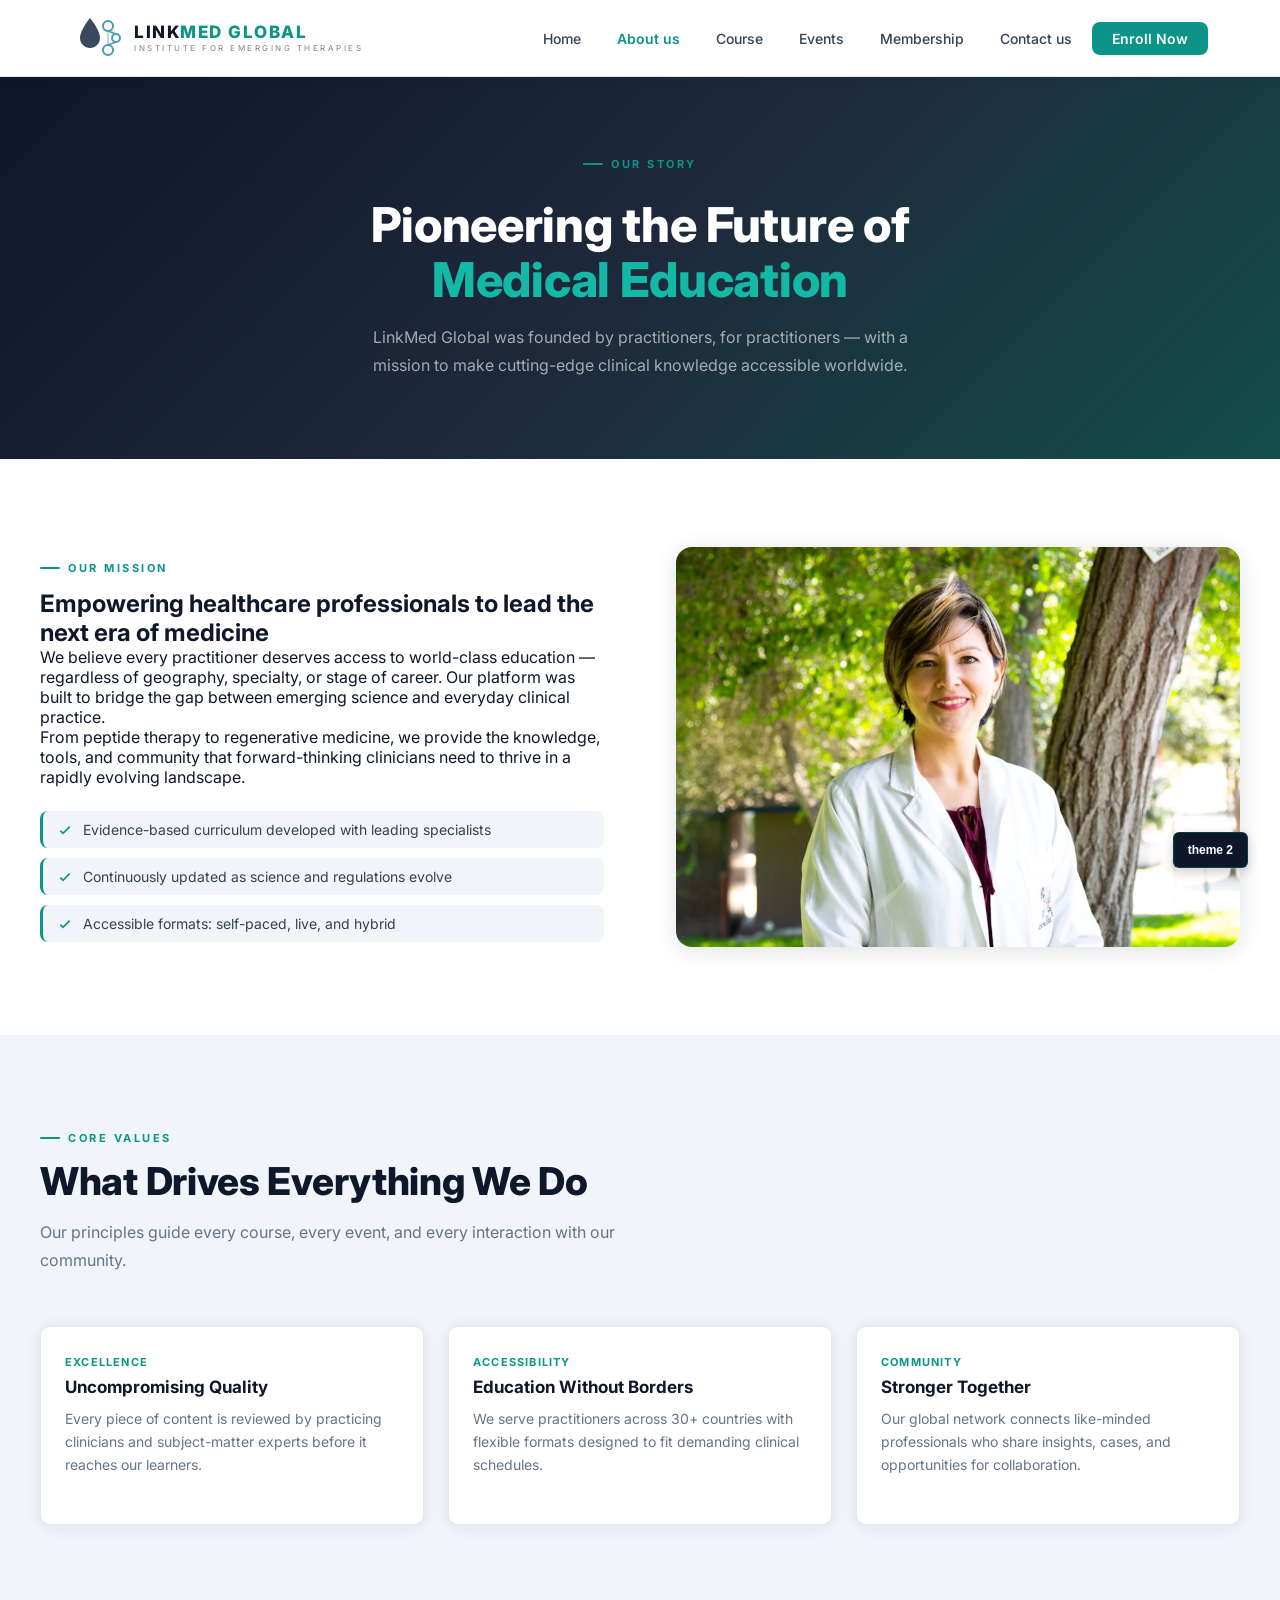
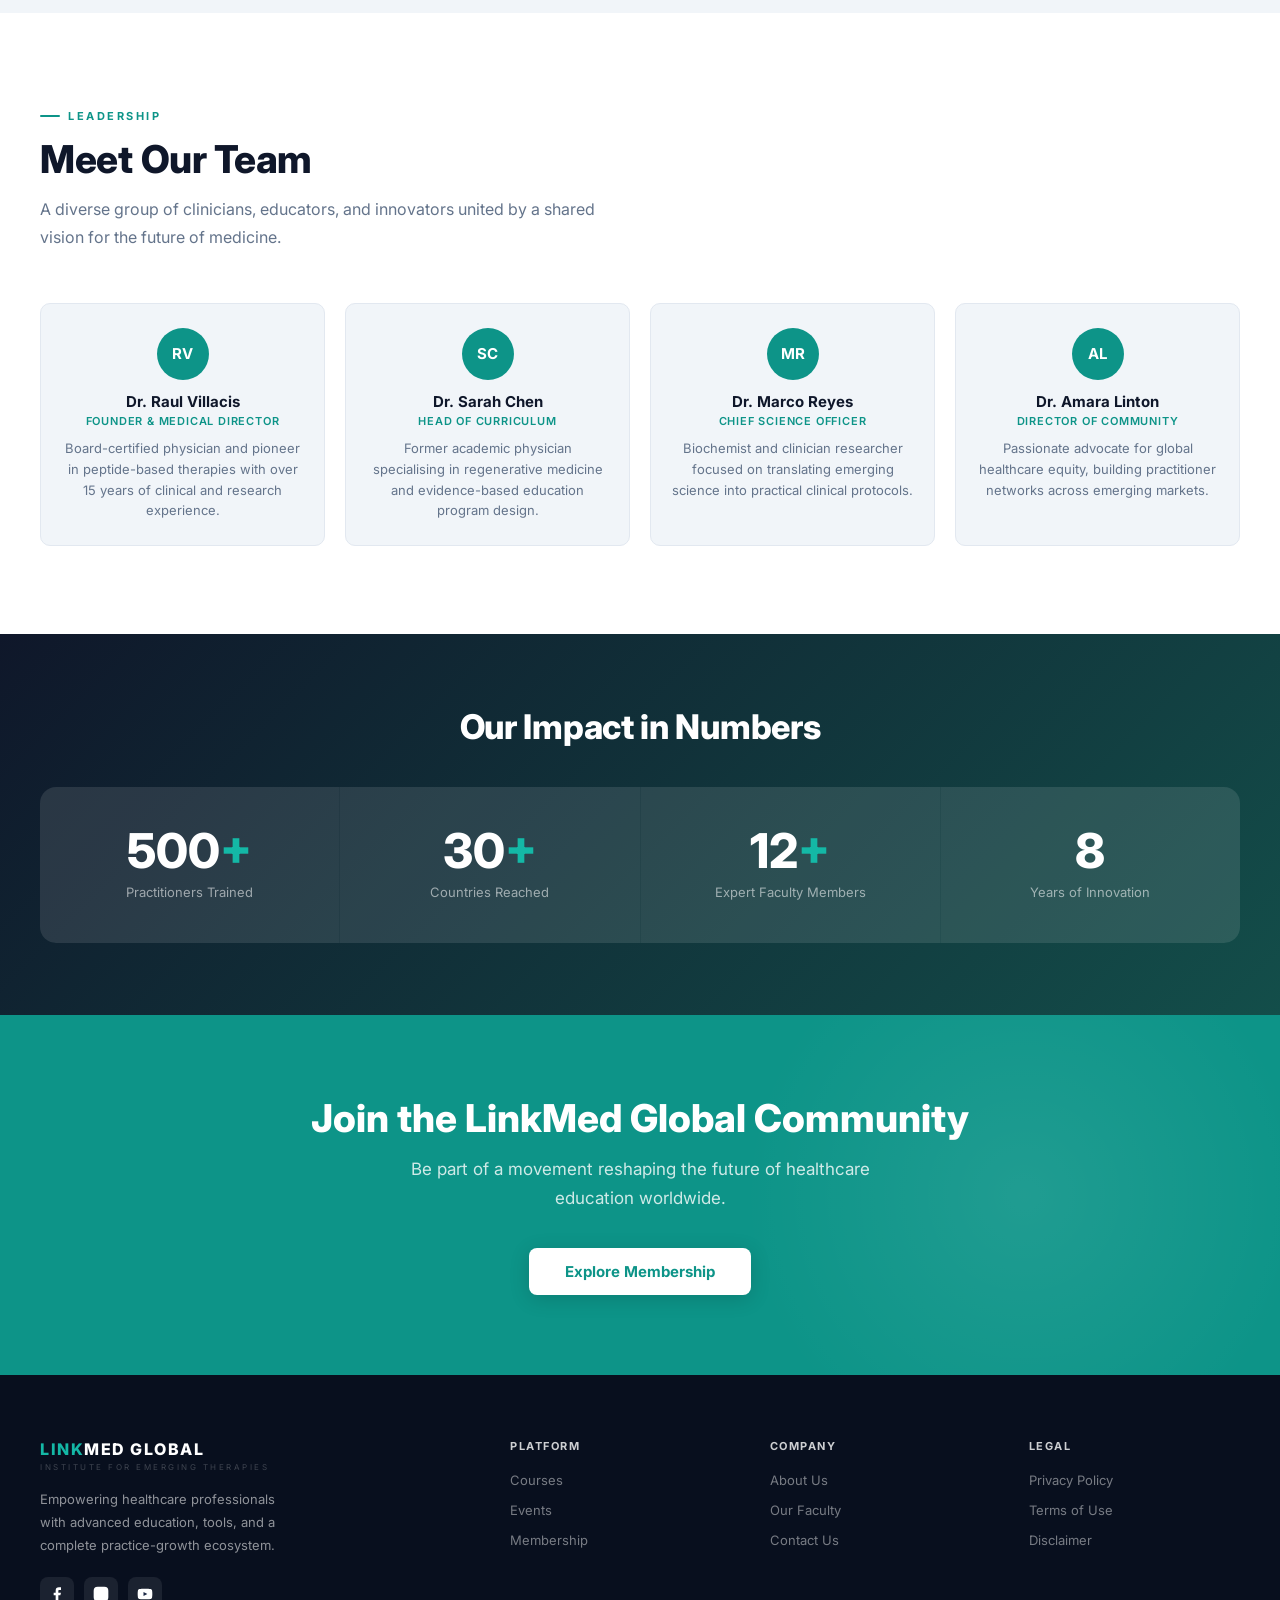
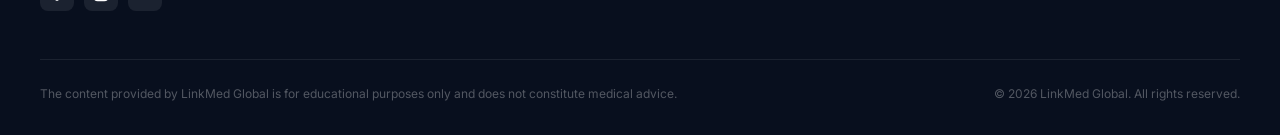
==== commit ee5ac1ff: "Add subpages, burger nav, theme toggle button, blue theme updates" ====
--- a/about.html
+++ b/about.html
@@ -37,7 +37,8 @@
       <a href="courses.html">Course</a>
       <a href="events.html">Events</a>
       <a href="membership.html">Membership</a>
-      <a href="contact.html" class="btn-nav-contact">Contact us</a>
+      <a href="contact.html">Contact us</a>
+      <a href="https://www.linkmedglobal.com/products/courses/dualpepcert" class="btn-nav-contact" target="_blank">Enroll Now</a>
     </nav>
     <button class="burger" id="burger" aria-label="Toggle menu">
       <span></span><span></span><span></span>
--- a/theme-1.css
+++ b/theme-1.css
@@ -389,12 +389,93 @@
   box-shadow: 0 6px 16px rgba(13,148,136,.2);
 }
 
+/* ─── PAGE HERO ──────────────────────────── */
+.page-hero {
+  background: linear-gradient(135deg, #0f172a 0%, #1e293b 50%, #134e4a 100%);
+  padding: 72px 32px 80px; text-align: center; position: relative; overflow: hidden;
+}
+.page-hero-inner { max-width: 720px; margin: 0 auto; position: relative; }
+.page-hero h1 { font-size: clamp(28px, 4vw, 48px); font-weight: 800; color: white; line-height: 1.15; margin: 12px 0 16px; letter-spacing: -.3px; }
+.page-hero h1 span { color: var(--teal-light); }
+.page-hero p { font-size: 16px; color: rgba(255,255,255,.6); line-height: 1.75; max-width: 540px; margin: 0 auto; }
+
+/* ─── TEAM ───────────────────────────────── */
+.team-grid { display: grid; grid-template-columns: repeat(4,1fr); gap: 20px; margin-top: 8px; }
+.team-card { background: var(--gray-50); border: 1px solid var(--gray-100); border-radius: var(--radius); padding: 24px 20px; text-align: center; transition: transform .2s, box-shadow .2s; }
+.team-card:hover { transform: translateY(-3px); box-shadow: var(--shadow-md); }
+.team-avatar { width: 52px; height: 52px; border-radius: 50%; background: var(--teal); color: white; font-size: 15px; font-weight: 700; display: flex; align-items: center; justify-content: center; margin: 0 auto 12px; }
+.team-name { font-size: 15px; font-weight: 700; color: var(--navy); margin-bottom: 3px; }
+.team-role { font-size: 11px; font-weight: 600; color: var(--teal); text-transform: uppercase; letter-spacing: .8px; margin-bottom: 10px; }
+.team-bio { font-size: 13px; color: var(--gray-500); line-height: 1.6; }
+
+/* ─── PRICING ────────────────────────────── */
+.pricing-grid { display: grid; grid-template-columns: repeat(3,1fr); gap: 20px; margin-top: 8px; }
+.pricing-card { background: white; border: 1px solid var(--gray-100); border-radius: 12px; padding: 28px 24px; display: flex; flex-direction: column; gap: 6px; position: relative; box-shadow: var(--shadow); }
+.pricing-card--featured { border-color: var(--teal); box-shadow: 0 0 0 1px var(--teal), var(--shadow-md); }
+.pricing-badge { position: absolute; top: -11px; left: 50%; transform: translateX(-50%); background: var(--teal); color: white; font-size: 10px; font-weight: 700; letter-spacing: 1px; text-transform: uppercase; padding: 4px 12px; border-radius: 20px; }
+.pricing-name { font-size: 13px; font-weight: 700; text-transform: uppercase; letter-spacing: 1.2px; color: var(--gray-500); }
+.pricing-price { font-size: 38px; font-weight: 800; color: var(--navy); line-height: 1; margin: 4px 0 6px; }
+.pricing-price span { font-size: 15px; font-weight: 500; color: var(--gray-500); }
+.pricing-desc { font-size: 13px; color: var(--gray-500); line-height: 1.6; margin-bottom: 8px; }
+.pricing-list { list-style: none; display: flex; flex-direction: column; gap: 8px; flex: 1; margin-bottom: 20px; }
+.pricing-list li { display: flex; align-items: flex-start; gap: 8px; font-size: 13px; color: var(--gray-700); }
+.pricing-list li svg { width: 14px; min-width: 14px; height: 14px; margin-top: 2px; stroke: var(--teal); }
+
+/* ─── TESTIMONIALS ───────────────────────── */
+.testimonials-grid { display: grid; grid-template-columns: repeat(3,1fr); gap: 20px; margin-top: 8px; }
+.testimonial-card { background: var(--gray-50); border: 1px solid var(--gray-100); border-radius: var(--radius); padding: 24px; }
+.testimonial-text { font-size: 14px; color: var(--gray-700); line-height: 1.7; margin-bottom: 20px; font-style: italic; }
+.testimonial-author { display: flex; align-items: center; gap: 12px; }
+.testimonial-avatar { width: 40px; height: 40px; border-radius: 50%; background: var(--teal); color: white; font-size: 13px; font-weight: 700; display: flex; align-items: center; justify-content: center; flex-shrink: 0; }
+.testimonial-name { font-size: 13px; font-weight: 700; color: var(--navy); }
+.testimonial-role { font-size: 12px; color: var(--gray-500); }
+
+/* ─── CONTACT ────────────────────────────── */
+.contact-inner { max-width: 1100px; margin: 0 auto; display: grid; grid-template-columns: 1fr 380px; gap: 48px; align-items: start; }
+.contact-form-wrap { background: white; border: 1px solid var(--gray-100); border-radius: 12px; padding: 36px; box-shadow: var(--shadow); }
+.contact-form { display: flex; flex-direction: column; gap: 16px; }
+.form-row { display: grid; grid-template-columns: 1fr 1fr; gap: 16px; }
+.form-group { display: flex; flex-direction: column; gap: 6px; }
+.form-group label { font-size: 12px; font-weight: 600; color: var(--gray-700); text-transform: uppercase; letter-spacing: .5px; }
+.form-group input, .form-group select, .form-group textarea {
+  padding: 10px 14px; border-radius: 8px; border: 1px solid var(--gray-300);
+  font-family: var(--font); font-size: 14px; color: var(--navy);
+  background: var(--gray-50); transition: border-color .2s, box-shadow .2s; outline: none;
+}
+.form-group input:focus, .form-group select:focus, .form-group textarea:focus {
+  border-color: var(--teal); box-shadow: 0 0 0 3px rgba(13,148,136,.1);
+}
+.form-group textarea { resize: vertical; }
+.contact-info { display: flex; flex-direction: column; gap: 4px; }
+.contact-info-block { display: flex; align-items: flex-start; gap: 14px; padding: 16px; border-radius: 10px; background: var(--gray-50); border: 1px solid var(--gray-100); }
+.contact-info-icon { width: 36px; height: 36px; min-width: 36px; border-radius: 8px; background: rgba(13,148,136,.1); display: flex; align-items: center; justify-content: center; }
+.contact-info-icon svg { width: 16px; height: 16px; stroke: var(--teal); }
+.contact-info-label { font-size: 11px; font-weight: 700; text-transform: uppercase; letter-spacing: .8px; color: var(--gray-500); margin-bottom: 2px; }
+.contact-info-value { font-size: 14px; font-weight: 600; color: var(--navy); }
+.contact-social { padding: 16px; }
+
+/* ─── FAQ ────────────────────────────────── */
+.faq-grid { display: grid; grid-template-columns: repeat(2,1fr); gap: 16px; margin-top: 8px; }
+.faq-item { background: white; border: 1px solid var(--gray-100); border-radius: var(--radius); padding: 20px 22px; }
+.faq-q { font-size: 14px; font-weight: 700; color: var(--navy); margin-bottom: 8px; }
+.faq-a { font-size: 13px; color: var(--gray-500); line-height: 1.65; }
+
+/* ─── FILTER BAR ─────────────────────────── */
+.filter-bar { display: flex; gap: 8px; flex-wrap: wrap; margin-bottom: 32px; }
+.filter-btn { padding: 7px 16px; border-radius: 20px; border: 1px solid var(--gray-300); background: white; font-family: var(--font); font-size: 13px; font-weight: 500; color: var(--gray-700); cursor: pointer; transition: all .2s; }
+.filter-btn.active, .filter-btn:hover { background: var(--teal); color: white; border-color: var(--teal); }
+
 /* ─── RESPONSIVE ─────────────────────────── */
 @media (max-width: 1024px) {
   .about-inner, .membership-inner { grid-template-columns: 1fr; }
   .about-img, .membership-img { display: none; }
   .stats-grid { grid-template-columns: repeat(2, 1fr); }
   .footer-inner { grid-template-columns: 1fr 1fr; gap: 32px; }
+  .team-grid { grid-template-columns: repeat(2,1fr); }
+  .pricing-grid { grid-template-columns: 1fr; max-width: 420px; margin-inline: auto; }
+  .testimonials-grid { grid-template-columns: 1fr; }
+  .contact-inner { grid-template-columns: 1fr; }
+  .faq-grid { grid-template-columns: 1fr; }
 }
 /* ─── BURGER ──────────────────────────────── */
 .burger {
@@ -412,6 +493,8 @@
 .burger.open span:nth-child(3) { transform: translateY(-7px) rotate(-45deg); }
 
 @media (max-width: 768px) {
+  .team-grid { grid-template-columns: 1fr 1fr; }
+  .form-row { grid-template-columns: 1fr; }
   .burger { display: flex; }
   nav {
     display: flex; flex-direction: column; gap: 4px;
--- a/theme-2.css
+++ b/theme-2.css
@@ -391,12 +391,93 @@
   box-shadow: 0 6px 16px rgba(96,165,250,.12);
 }
 
+/* ─── PAGE HERO ──────────────────────────── */
+.page-hero {
+  background: linear-gradient(135deg, #f0f9ff 0%, #e0f2fe 50%, #dbeafe 100%);
+  padding: 72px 32px 80px; text-align: center; position: relative; overflow: hidden;
+}
+.page-hero-inner { max-width: 720px; margin: 0 auto; position: relative; }
+.page-hero h1 { font-size: clamp(28px, 4vw, 48px); font-weight: 800; color: #000; line-height: 1.15; margin: 12px 0 16px; letter-spacing: -.3px; }
+.page-hero h1 span { color: var(--teal); }
+.page-hero p { font-size: 16px; color: var(--gray-500); line-height: 1.75; max-width: 540px; margin: 0 auto; }
+
+/* ─── TEAM ───────────────────────────────── */
+.team-grid { display: grid; grid-template-columns: repeat(4,1fr); gap: 20px; margin-top: 8px; }
+.team-card { background: white; border: 1px solid var(--gray-100); border-radius: var(--radius); padding: 24px 20px; text-align: center; box-shadow: var(--shadow); transition: transform .2s, box-shadow .2s; }
+.team-card:hover { transform: translateY(-3px); box-shadow: var(--shadow-md); }
+.team-avatar { width: 52px; height: 52px; border-radius: 50%; background: var(--teal); color: white; font-size: 15px; font-weight: 700; display: flex; align-items: center; justify-content: center; margin: 0 auto 12px; }
+.team-name { font-size: 15px; font-weight: 700; color: #000; margin-bottom: 3px; }
+.team-role { font-size: 11px; font-weight: 600; color: var(--teal); text-transform: uppercase; letter-spacing: .8px; margin-bottom: 10px; }
+.team-bio { font-size: 13px; color: var(--gray-500); line-height: 1.6; }
+
+/* ─── PRICING ────────────────────────────── */
+.pricing-grid { display: grid; grid-template-columns: repeat(3,1fr); gap: 20px; margin-top: 8px; }
+.pricing-card { background: white; border: 1px solid var(--gray-100); border-radius: 12px; padding: 28px 24px; display: flex; flex-direction: column; gap: 6px; position: relative; box-shadow: var(--shadow); }
+.pricing-card--featured { border-color: var(--teal); box-shadow: 0 0 0 1px var(--teal), var(--shadow-md); }
+.pricing-badge { position: absolute; top: -11px; left: 50%; transform: translateX(-50%); background: var(--teal); color: white; font-size: 10px; font-weight: 700; letter-spacing: 1px; text-transform: uppercase; padding: 4px 12px; border-radius: 20px; }
+.pricing-name { font-size: 13px; font-weight: 700; text-transform: uppercase; letter-spacing: 1.2px; color: var(--gray-500); }
+.pricing-price { font-size: 38px; font-weight: 800; color: #000; line-height: 1; margin: 4px 0 6px; }
+.pricing-price span { font-size: 15px; font-weight: 500; color: var(--gray-500); }
+.pricing-desc { font-size: 13px; color: var(--gray-500); line-height: 1.6; margin-bottom: 8px; }
+.pricing-list { list-style: none; display: flex; flex-direction: column; gap: 8px; flex: 1; margin-bottom: 20px; }
+.pricing-list li { display: flex; align-items: flex-start; gap: 8px; font-size: 13px; color: var(--gray-700); }
+.pricing-list li svg { width: 14px; min-width: 14px; height: 14px; margin-top: 2px; stroke: var(--teal); }
+
+/* ─── TESTIMONIALS ───────────────────────── */
+.testimonials-grid { display: grid; grid-template-columns: repeat(3,1fr); gap: 20px; margin-top: 8px; }
+.testimonial-card { background: var(--off-white); border: 1px solid var(--gray-100); border-radius: var(--radius); padding: 24px; }
+.testimonial-text { font-size: 14px; color: var(--gray-700); line-height: 1.7; margin-bottom: 20px; font-style: italic; }
+.testimonial-author { display: flex; align-items: center; gap: 12px; }
+.testimonial-avatar { width: 40px; height: 40px; border-radius: 50%; background: var(--teal); color: white; font-size: 13px; font-weight: 700; display: flex; align-items: center; justify-content: center; flex-shrink: 0; }
+.testimonial-name { font-size: 13px; font-weight: 700; color: #000; }
+.testimonial-role { font-size: 12px; color: var(--gray-500); }
+
+/* ─── CONTACT ────────────────────────────── */
+.contact-inner { max-width: 1100px; margin: 0 auto; display: grid; grid-template-columns: 1fr 380px; gap: 48px; align-items: start; }
+.contact-form-wrap { background: white; border: 1px solid var(--gray-100); border-radius: 12px; padding: 36px; box-shadow: var(--shadow); }
+.contact-form { display: flex; flex-direction: column; gap: 16px; }
+.form-row { display: grid; grid-template-columns: 1fr 1fr; gap: 16px; }
+.form-group { display: flex; flex-direction: column; gap: 6px; }
+.form-group label { font-size: 12px; font-weight: 600; color: var(--gray-700); text-transform: uppercase; letter-spacing: .5px; }
+.form-group input, .form-group select, .form-group textarea {
+  padding: 10px 14px; border-radius: 8px; border: 1px solid var(--gray-300);
+  font-family: var(--font); font-size: 14px; color: var(--navy);
+  background: var(--gray-50); transition: border-color .2s, box-shadow .2s; outline: none;
+}
+.form-group input:focus, .form-group select:focus, .form-group textarea:focus {
+  border-color: var(--teal); box-shadow: 0 0 0 3px rgba(96,165,250,.12);
+}
+.form-group textarea { resize: vertical; }
+.contact-info { display: flex; flex-direction: column; gap: 4px; }
+.contact-info-block { display: flex; align-items: flex-start; gap: 14px; padding: 16px; border-radius: 10px; background: var(--off-white); border: 1px solid var(--gray-100); }
+.contact-info-icon { width: 36px; height: 36px; min-width: 36px; border-radius: 8px; background: rgba(96,165,250,.12); display: flex; align-items: center; justify-content: center; }
+.contact-info-icon svg { width: 16px; height: 16px; stroke: var(--teal); }
+.contact-info-label { font-size: 11px; font-weight: 700; text-transform: uppercase; letter-spacing: .8px; color: var(--gray-500); margin-bottom: 2px; }
+.contact-info-value { font-size: 14px; font-weight: 600; color: var(--navy); }
+.contact-social { padding: 16px; }
+
+/* ─── FAQ ────────────────────────────────── */
+.faq-grid { display: grid; grid-template-columns: repeat(2,1fr); gap: 16px; margin-top: 8px; }
+.faq-item { background: white; border: 1px solid var(--gray-100); border-radius: var(--radius); padding: 20px 22px; box-shadow: var(--shadow); }
+.faq-q { font-size: 14px; font-weight: 700; color: #000; margin-bottom: 8px; }
+.faq-a { font-size: 13px; color: var(--gray-500); line-height: 1.65; }
+
+/* ─── FILTER BAR ─────────────────────────── */
+.filter-bar { display: flex; gap: 8px; flex-wrap: wrap; margin-bottom: 32px; }
+.filter-btn { padding: 7px 16px; border-radius: 20px; border: 1px solid var(--gray-300); background: white; font-family: var(--font); font-size: 13px; font-weight: 500; color: var(--gray-700); cursor: pointer; transition: all .2s; }
+.filter-btn.active, .filter-btn:hover { background: var(--teal); color: white; border-color: var(--teal); }
+
 /* ─── RESPONSIVE ─────────────────────────── */
 @media (max-width: 1024px) {
   .about-inner, .membership-inner { grid-template-columns: 1fr; }
   .about-img, .membership-img { display: none; }
   .stats-grid { grid-template-columns: repeat(2, 1fr); }
   .footer-inner { grid-template-columns: 1fr 1fr; gap: 32px; }
+  .team-grid { grid-template-columns: repeat(2,1fr); }
+  .pricing-grid { grid-template-columns: 1fr; max-width: 420px; margin-inline: auto; }
+  .testimonials-grid { grid-template-columns: 1fr; }
+  .contact-inner { grid-template-columns: 1fr; }
+  .faq-grid { grid-template-columns: 1fr; }
 }
 /* ─── BURGER ──────────────────────────────── */
 .burger {
@@ -414,6 +495,8 @@
 .burger.open span:nth-child(3) { transform: translateY(-7px) rotate(-45deg); }
 
 @media (max-width: 768px) {
+  .team-grid { grid-template-columns: 1fr 1fr; }
+  .form-row { grid-template-columns: 1fr; }
   .burger { display: flex; }
   nav {
     display: flex; flex-direction: column; gap: 4px;
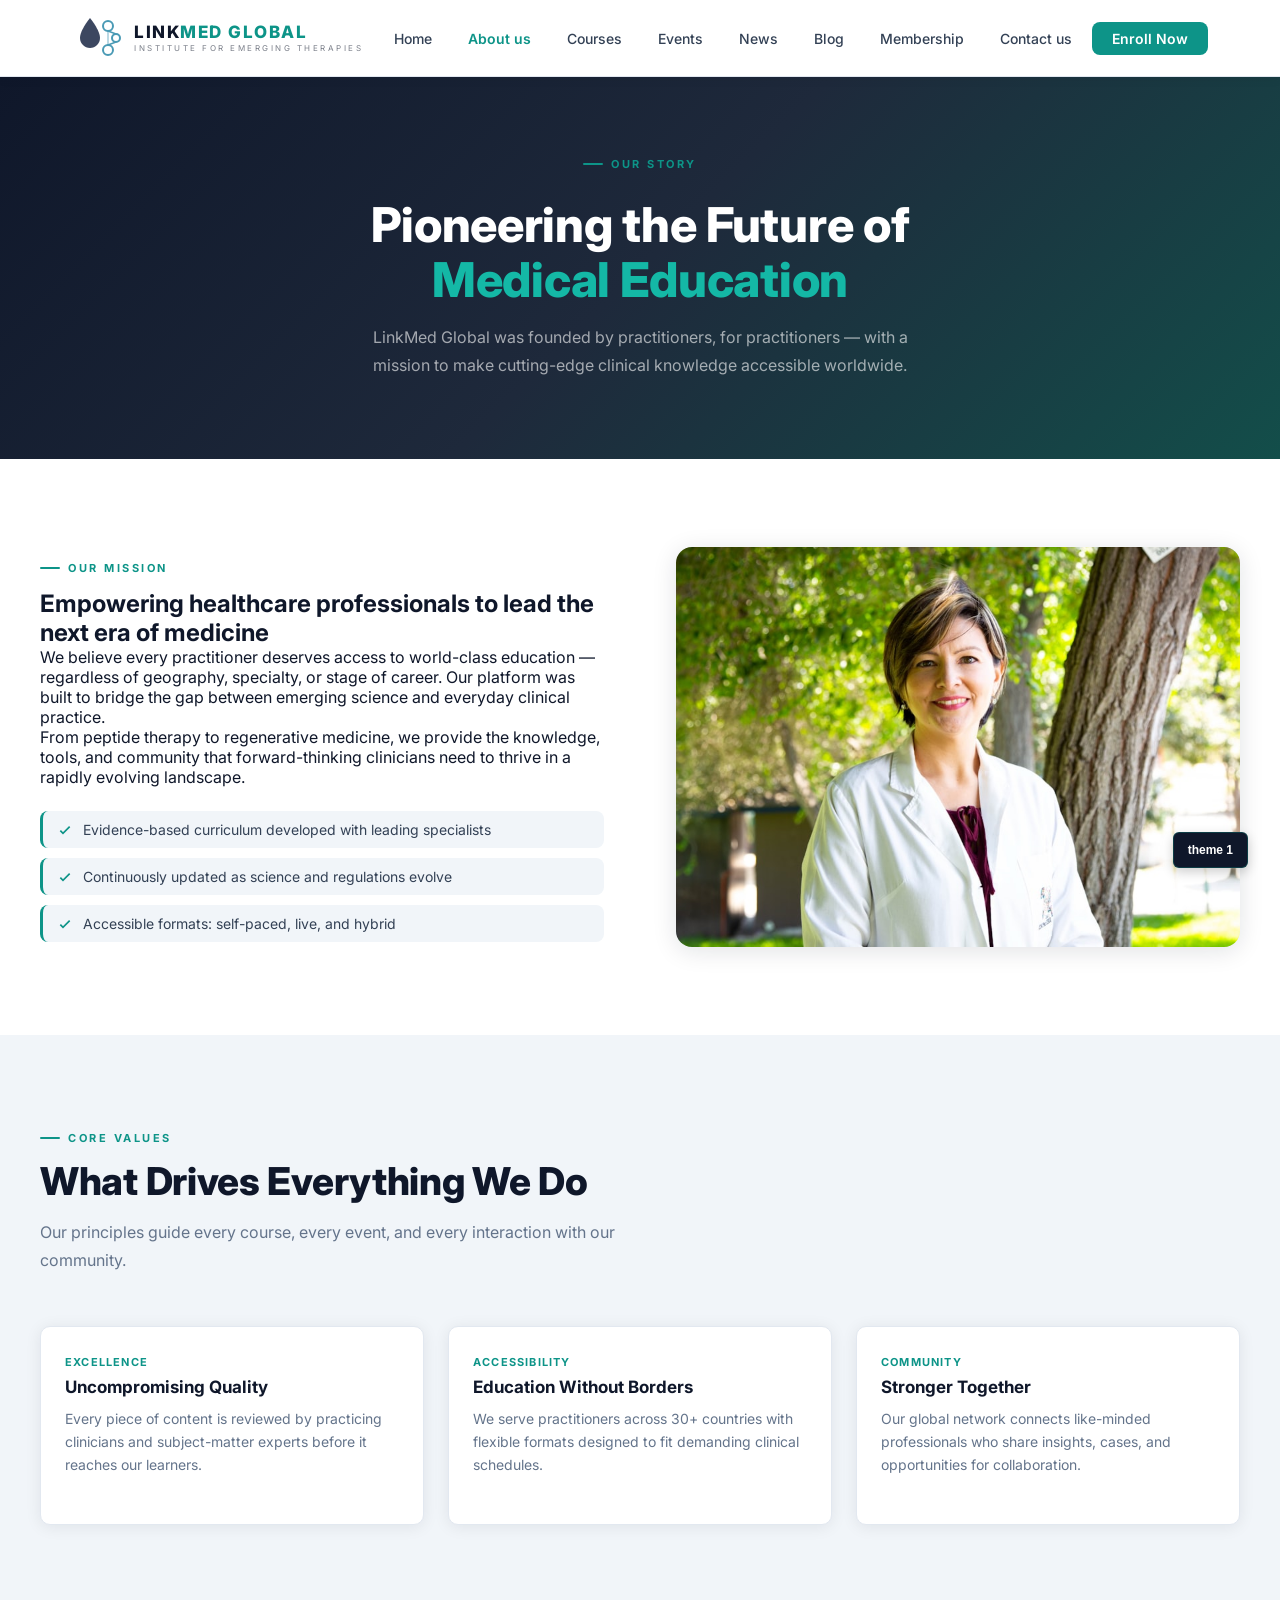
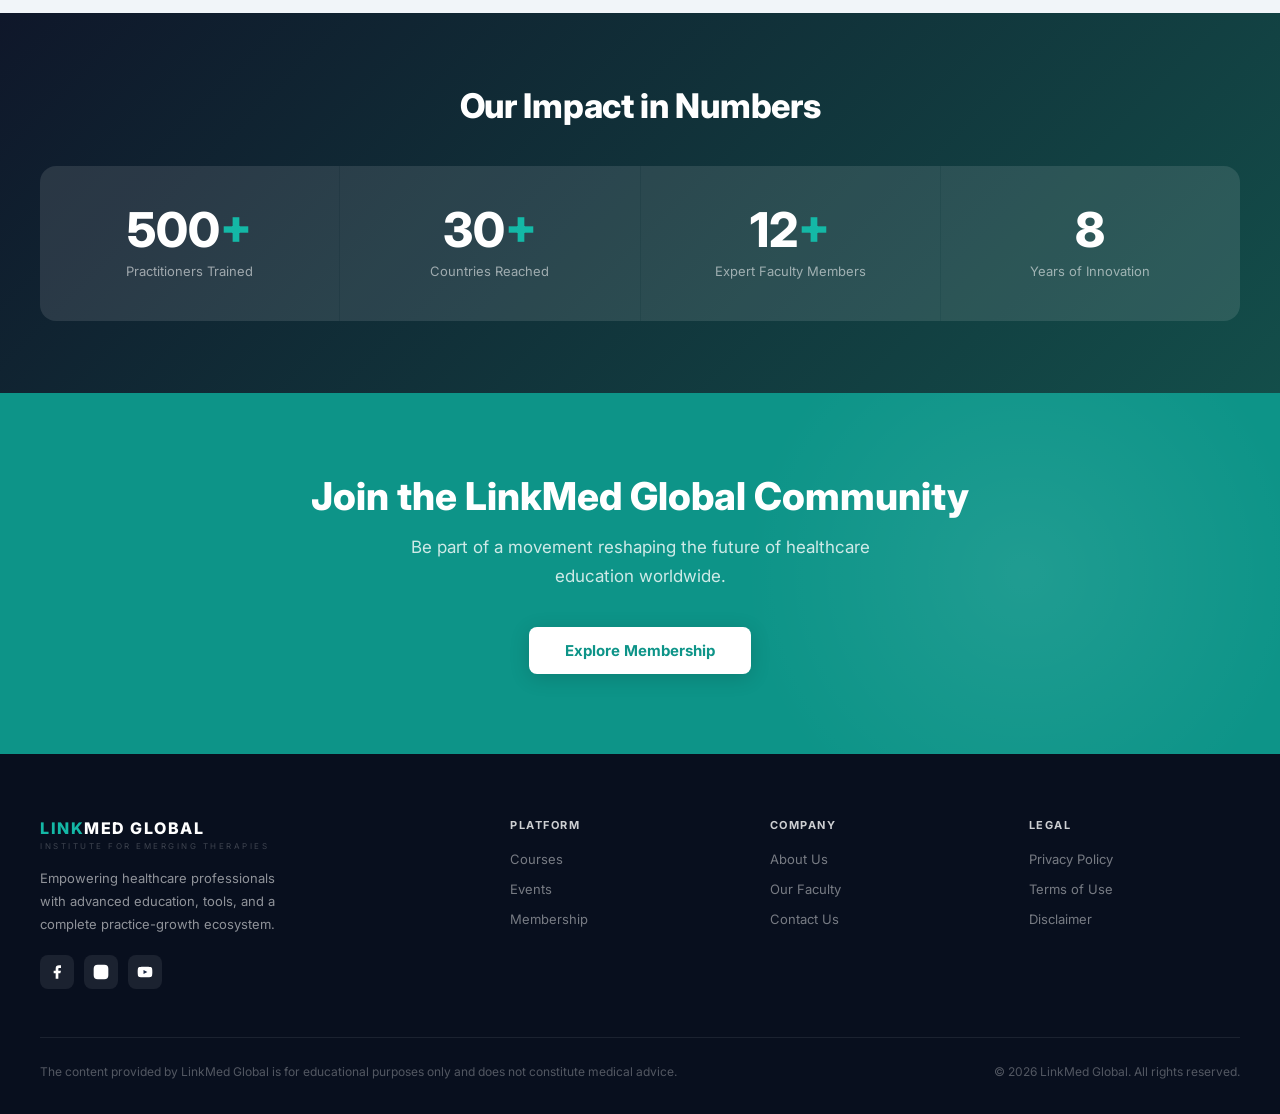
==== commit 64c15c74: "Updates" ====
--- a/about.html
+++ b/about.html
@@ -9,6 +9,7 @@
   <link href="https://fonts.googleapis.com/css2?family=Inter:wght@300;400;500;600;700;800&display=swap" rel="stylesheet" />
   <link rel="stylesheet" href="theme-1.css" id="theme-stylesheet" />
   <link rel="stylesheet" href="theme-2.css" id="theme-stylesheet-light" media="none" />
+  <link rel="stylesheet" href="theme-3.css" id="theme-stylesheet-gold" media="none" />
 </head>
 <body>
 
@@ -34,8 +35,10 @@
     <nav id="main-nav">
       <a href="index.html">Home</a>
       <a href="about.html" class="active">About us</a>
-      <a href="courses.html">Course</a>
+      <a href="courses.html">Courses</a>
       <a href="events.html">Events</a>
+      <a href="news.html">News</a>
+      <a href="blog.html">Blog</a>
       <a href="membership.html">Membership</a>
       <a href="contact.html">Contact us</a>
       <a href="https://www.linkmedglobal.com/products/courses/dualpepcert" class="btn-nav-contact" target="_blank">Enroll Now</a>
@@ -107,41 +110,6 @@
   </div>
 </section>
 
-<!-- TEAM -->
-<section class="section">
-  <div class="section-inner">
-    <div class="section-label">Leadership</div>
-    <h2 class="section-title">Meet Our Team</h2>
-    <p class="section-sub">A diverse group of clinicians, educators, and innovators united by a shared vision for the future of medicine.</p>
-    <div class="team-grid">
-      <div class="team-card">
-        <div class="team-avatar">RV</div>
-        <div class="team-name">Dr. Raul Villacis</div>
-        <div class="team-role">Founder & Medical Director</div>
-        <p class="team-bio">Board-certified physician and pioneer in peptide-based therapies with over 15 years of clinical and research experience.</p>
-      </div>
-      <div class="team-card">
-        <div class="team-avatar">SC</div>
-        <div class="team-name">Dr. Sarah Chen</div>
-        <div class="team-role">Head of Curriculum</div>
-        <p class="team-bio">Former academic physician specialising in regenerative medicine and evidence-based education program design.</p>
-      </div>
-      <div class="team-card">
-        <div class="team-avatar">MR</div>
-        <div class="team-name">Dr. Marco Reyes</div>
-        <div class="team-role">Chief Science Officer</div>
-        <p class="team-bio">Biochemist and clinician researcher focused on translating emerging science into practical clinical protocols.</p>
-      </div>
-      <div class="team-card">
-        <div class="team-avatar">AL</div>
-        <div class="team-name">Dr. Amara Linton</div>
-        <div class="team-role">Director of Community</div>
-        <p class="team-bio">Passionate advocate for global healthcare equity, building practitioner networks across emerging markets.</p>
-      </div>
-    </div>
-  </div>
-</section>
-
 <!-- STATS -->
 <section class="stats">
   <div class="stats-inner">
@@ -193,16 +161,24 @@
   mainNav.querySelectorAll('a').forEach(link => link.addEventListener('click', () => { burger.classList.remove('open'); mainNav.classList.remove('open'); }));
 
   const themeToggle = document.getElementById('theme-toggle');
-  const darkStylesheet = document.getElementById('theme-stylesheet');
-  const lightStylesheet = document.getElementById('theme-stylesheet-light');
-  const savedTheme = localStorage.getItem('theme') || 'dark';
+  const sheet1 = document.getElementById('theme-stylesheet');
+  const sheet2 = document.getElementById('theme-stylesheet-light');
+  const sheet3 = document.getElementById('theme-stylesheet-gold');
+  const themes = ['dark', 'light', 'gold'];
   function setTheme(theme) {
-    if (theme === 'light') { darkStylesheet.media = 'none'; lightStylesheet.media = 'all'; themeToggle.textContent = 'theme 1'; document.documentElement.style.colorScheme = 'light'; }
-    else { darkStylesheet.media = 'all'; lightStylesheet.media = 'none'; themeToggle.textContent = 'theme 2'; document.documentElement.style.colorScheme = 'dark'; }
+    sheet1.media = theme === 'dark' ? 'all' : 'none';
+    sheet2.media = theme === 'light' ? 'all' : 'none';
+    sheet3.media = theme === 'gold' ? 'all' : 'none';
+    themeToggle.textContent = { dark: 'theme 1', light: 'theme 2', gold: 'theme 3' }[theme];
+    document.documentElement.style.colorScheme = theme === 'dark' ? 'dark' : 'light';
     localStorage.setItem('theme', theme);
   }
-  setTheme(savedTheme);
-  themeToggle.addEventListener('click', () => { const t = localStorage.getItem('theme') || 'dark'; setTheme(t === 'dark' ? 'light' : 'dark'); });
+  const savedTheme = localStorage.getItem('theme') || 'dark';
+  setTheme(themes.includes(savedTheme) ? savedTheme : 'dark');
+  themeToggle.addEventListener('click', () => {
+    const cur = localStorage.getItem('theme') || 'dark';
+    setTheme(themes[(themes.indexOf(cur) + 1) % themes.length]);
+  });
 </script>
 </body>
 </html>
--- a/theme-2.css
+++ b/theme-2.css
@@ -262,6 +262,11 @@
   transition: background .2s;
 }
 .btn-sm:hover { background: var(--teal); }
+.course-coming-soon {
+  font-size: 11px; font-weight: 700; letter-spacing: .04em; text-transform: uppercase;
+  color: var(--gray-500); border: 1.5px solid var(--gray-500);
+  padding: 5px 12px; border-radius: 20px; opacity: .7;
+}
 .courses-more { text-align: center; margin-top: 40px; }
 
 /* ─── EVENTS ──────────────────────────────── */
@@ -493,6 +498,72 @@
 .burger.open span:nth-child(1) { transform: translateY(7px) rotate(45deg); }
 .burger.open span:nth-child(2) { opacity: 0; }
 .burger.open span:nth-child(3) { transform: translateY(-7px) rotate(-45deg); }
+
+/* ─── NEWS ───────────────────────────────── */
+.news-filters {
+  display: flex; gap: 10px; flex-wrap: wrap; margin-bottom: 36px;
+}
+.news-filter {
+  background: var(--gray-50); border: 1.5px solid var(--gray-100);
+  color: var(--gray-700); font-size: 13px; font-weight: 600;
+  padding: 7px 18px; border-radius: 20px; cursor: pointer;
+  font-family: var(--font); transition: all .2s;
+}
+.news-filter:hover { border-color: var(--teal); color: var(--teal); }
+.news-filter.active { background: var(--teal); border-color: var(--teal); color: white; }
+.news-grid {
+  display: grid; grid-template-columns: repeat(auto-fill, minmax(340px, 1fr)); gap: 24px;
+}
+.news-card {
+  background: var(--off-white); border: 1px solid var(--gray-100);
+  border-radius: 14px; padding: 24px;
+  display: flex; flex-direction: column; gap: 12px;
+  transition: box-shadow .2s, transform .2s;
+}
+.news-card:hover { box-shadow: var(--shadow-md); transform: translateY(-2px); }
+.news-card-meta { display: flex; align-items: center; justify-content: space-between; }
+.news-source {
+  font-size: 11px; font-weight: 700; letter-spacing: .05em; text-transform: uppercase;
+  color: var(--teal);
+}
+.news-date { font-size: 12px; color: var(--gray-500); }
+.news-title { font-size: 16px; font-weight: 700; line-height: 1.4; flex: 1; }
+.news-title a { color: var(--navy); transition: color .2s; }
+.news-title a:hover { color: var(--teal); }
+.news-excerpt { font-size: 13px; color: var(--gray-500); line-height: 1.65; }
+.news-card-footer { display: flex; align-items: center; justify-content: space-between; margin-top: 4px; }
+.news-tag {
+  font-size: 11px; font-weight: 600; color: var(--gray-500);
+  background: var(--gray-100); padding: 4px 10px; border-radius: 12px;
+}
+.news-read-more { font-size: 13px; font-weight: 600; color: var(--teal); transition: opacity .2s; }
+.news-read-more:hover { opacity: .75; }
+
+/* ─── BLOG ───────────────────────────────── */
+.blog-grid {
+  display: grid; grid-template-columns: repeat(auto-fill, minmax(340px, 1fr)); gap: 28px;
+}
+.blog-card {
+  background: var(--off-white); border: 1px solid var(--gray-100);
+  border-radius: 16px; overflow: hidden;
+  display: flex; flex-direction: column;
+  transition: box-shadow .2s, transform .2s;
+}
+.blog-card:hover { box-shadow: var(--shadow-md); transform: translateY(-3px); }
+.blog-card-img { position: relative; height: 200px; overflow: hidden; }
+.blog-card-img img { width: 100%; height: 100%; object-fit: cover; display: block; transition: transform .4s; }
+.blog-card:hover .blog-card-img img { transform: scale(1.04); }
+.blog-category {
+  position: absolute; top: 14px; left: 14px;
+  font-size: 11px; font-weight: 700; letter-spacing: .05em; text-transform: uppercase;
+  background: var(--teal); color: white;
+  padding: 5px 12px; border-radius: 20px;
+}
+.blog-card-body { padding: 22px; display: flex; flex-direction: column; gap: 10px; flex: 1; }
+.blog-meta { display: flex; gap: 12px; font-size: 12px; color: var(--gray-500); }
+.blog-author { font-weight: 600; }
+.blog-title { font-size: 17px; font-weight: 700; line-height: 1.35; color: var(--navy); }
+.blog-excerpt { font-size: 13px; color: var(--gray-500); line-height: 1.65; flex: 1; }
 
 @media (max-width: 768px) {
   .team-grid { grid-template-columns: 1fr 1fr; }
--- a/theme-3.css
+++ b/theme-3.css
@@ -0,0 +1,590 @@
+*, *::before, *::after { box-sizing: border-box; margin: 0; padding: 0; }
+
+:root {
+  --navy:      #2c2c2c;
+  --navy-mid:  #3d3d3d;
+  --teal:      #c49a38;
+  --teal-light:#d4aa48;
+  --gold:      #8b6914;
+  --white:     #ffffff;
+  --off-white: #fdf9f0;
+  --gray-50:   #f8fafc;
+  --gray-100:  #f1f5f9;
+  --gray-300:  #cbd5e1;
+  --gray-500:  #64748b;
+  --gray-700:  #334155;
+  --font: 'Inter', sans-serif;
+  --radius: 10px;
+  --shadow: 0 2px 16px rgba(44,44,44,.05);
+  --shadow-md: 0 4px 24px rgba(44,44,44,.07);
+  --shadow-lg: 0 8px 40px rgba(44,44,44,.1);
+}
+
+html { scroll-behavior: smooth; }
+body { font-family: var(--font); color: var(--navy); background: var(--white); }
+img  { max-width: 100%; display: block; }
+a    { text-decoration: none; color: inherit; }
+
+/* ─── HEADER ─────────────────────────────── */
+header {
+  position: sticky; top: 0; z-index: 100;
+  background: white;
+  border-bottom: 2px solid var(--gray-100);
+  box-shadow: 0 1px 12px rgba(44,44,44,.03);
+}
+.header-inner {
+  max-width: 1200px; margin: 0 auto;
+  display: flex; align-items: center; justify-content: space-between;
+  padding: 0 32px; height: 76px;
+}
+
+/* Logo */
+.logo { display: flex; align-items: center; gap: 10px; }
+.logo-icon {
+  width: 52px; height: 52px;
+  display: flex; align-items: center; justify-content: center;
+}
+.logo-icon svg { width: 52px; height: 52px; }
+.logo-text-wrap { display: flex; flex-direction: column; line-height: 1; }
+.logo-name {
+  font-size: 17px; font-weight: 800; letter-spacing: 1.5px;
+  text-transform: uppercase; color: var(--teal);
+}
+.logo-name span { color: #000; }
+.logo-sub {
+  font-size: 8px; letter-spacing: 2.5px; text-transform: uppercase;
+  color: var(--navy); opacity: .5; margin-top: 3px;
+}
+
+/* Nav */
+nav { display: flex; align-items: center; gap: 4px; }
+nav a {
+  font-size: 14px; font-weight: 500; color: var(--gray-700);
+  padding: 8px 16px; border-radius: 8px;
+  transition: color .2s, background .2s;
+}
+nav a:hover { color: var(--navy); background: var(--off-white); }
+nav a.active { color: var(--navy); font-weight: 600; }
+.btn-nav-contact {
+  font-size: 14px !important; font-weight: 600 !important;
+  background: var(--navy) !important; color: white !important;
+  padding: 8px 20px !important; border-radius: 8px !important;
+  transition: background .2s !important;
+}
+.btn-nav-contact:hover { background: var(--navy-mid) !important; }
+
+/* ─── HERO (light) ───────────────────────── */
+.hero {
+  position: relative; overflow: hidden;
+  background: linear-gradient(135deg, #fdf9f0 0%, #e0f2fe 50%, #dbeafe 100%);
+  padding: 100px 32px 110px;
+  text-align: center;
+}
+.hero::before {
+  content: '';
+  position: absolute; inset: 0;
+  background:
+    radial-gradient(circle 300px at 10% 50%, rgba(8,145,178,.08) 0%, transparent 70%),
+    radial-gradient(circle 400px at 90% 20%, rgba(8,145,178,.06) 0%, transparent 70%),
+    radial-gradient(circle 200px at 50% 100%, rgba(245,158,11,.04) 0%, transparent 70%);
+  pointer-events: none;
+}
+.hero-bubbles {
+  position: absolute; inset: 0; pointer-events: none; overflow: hidden;
+}
+.hero-inner {
+  max-width: 820px; margin: 0 auto; position: relative;
+}
+.hero-eyebrow {
+  display: inline-flex; align-items: center; gap: 8px;
+  background: rgba(196,154,56,.1); border: 1px solid rgba(196,154,56,.2);
+  color: var(--teal); font-size: 12px; font-weight: 600; letter-spacing: .5px;
+  padding: 6px 14px; border-radius: 100px; margin-bottom: 28px;
+}
+.hero h1 {
+  font-size: clamp(34px, 5vw, 58px); font-weight: 800;
+  color: #000; line-height: 1.1; margin-bottom: 22px;
+  letter-spacing: -.5px;
+}
+.hero h1 span { color: var(--teal); }
+.hero p {
+  font-size: 18px; color: var(--gray-500);
+  line-height: 1.75; max-width: 600px; margin: 0 auto 44px;
+}
+.hero-btns { display: flex; gap: 14px; justify-content: center; flex-wrap: wrap; }
+.btn-primary {
+  background: var(--teal); color: white;
+  padding: 14px 32px; border-radius: 8px;
+  font-size: 15px; font-weight: 600;
+  box-shadow: 0 4px 14px rgba(196,154,56,.2);
+  transition: background .2s;
+}
+.btn-primary:hover { background: #3b82f6; }
+.btn-outline {
+  background: white; color: var(--navy);
+  padding: 13px 32px; border-radius: 8px;
+  font-size: 15px; font-weight: 600;
+  border: 1.5px solid var(--gray-300);
+  transition: all .2s;
+}
+.btn-outline:hover { border-color: var(--navy); background: var(--gray-50); }
+
+/* ─── SECTION COMMONS ────────────────────── */
+.section { padding: 88px 32px; }
+.section-inner { max-width: 1200px; margin: 0 auto; }
+.section-label {
+  font-size: 11px; font-weight: 700; letter-spacing: 2.5px;
+  text-transform: uppercase; color: var(--teal);
+  display: inline-flex; align-items: center; gap: 8px; margin-bottom: 14px;
+}
+.section-label::before {
+  content: ''; width: 20px; height: 2px; background: var(--teal); border-radius: 2px;
+}
+.section-title {
+  font-size: clamp(26px, 3vw, 40px); font-weight: 800;
+  color: #000; line-height: 1.15; margin-bottom: 14px;
+  letter-spacing: -.3px;
+}
+.section-sub {
+  font-size: 16px; color: var(--gray-500); line-height: 1.75;
+  max-width: 580px; margin-bottom: 52px;
+}
+
+/* ─── CARDS ──────────────────────────────── */
+.cards-section { background: white; }
+.cards { display: grid; grid-template-columns: repeat(3, 1fr); gap: 24px; }
+.card {
+  border-radius: var(--radius); overflow: hidden;
+  box-shadow: var(--shadow);
+  border: 1px solid var(--gray-100);
+  transition: transform .25s, box-shadow .25s;
+  background: white;
+  position: relative;
+}
+.card::after {
+  content: ''; position: absolute; top: 0; left: 0; right: 0;
+  height: 3px; background: var(--teal);
+  transform: scaleX(0); transform-origin: left;
+  transition: transform .3s;
+}
+.card:hover::after { transform: scaleX(1); }
+.card:hover { transform: translateY(-4px); box-shadow: var(--shadow-lg); }
+.card-img { height: 200px; overflow: hidden; }
+.card-img img { width: 100%; height: 100%; object-fit: cover; transition: transform .5s; }
+.card:hover .card-img img { transform: scale(1.06); }
+.card-body { padding: 22px 22px 26px; }
+.card-tag {
+  font-size: 11px; font-weight: 700; letter-spacing: 1.2px;
+  text-transform: uppercase; color: var(--teal); margin-bottom: 8px;
+}
+.card-title { font-size: 17px; font-weight: 700; color: #000; margin-bottom: 10px; }
+.card-text  { font-size: 14px; color: var(--gray-500); line-height: 1.65; margin-bottom: 20px; }
+.btn-link {
+  display: inline-flex; align-items: center; gap: 6px;
+  font-size: 14px; font-weight: 600; color: var(--teal);
+  transition: gap .2s;
+}
+.btn-link:hover { gap: 10px; }
+.btn-link svg { width: 16px; height: 16px; }
+
+/* ─── ABOUT / FUTURE ─────────────────────── */
+.about { background: var(--off-white); }
+.about-inner {
+  max-width: 1200px; margin: 0 auto;
+  display: grid; grid-template-columns: 1fr 1fr; gap: 72px; align-items: center;
+}
+.about-img {
+  border-radius: 16px; overflow: hidden; box-shadow: var(--shadow-md);
+  position: relative;
+}
+.about-img::before {
+  content: ''; position: absolute; inset: -8px; z-index: -1;
+  background: var(--teal); border-radius: 20px; opacity: .1;
+}
+.about-img img { width: 100%; height: 400px; object-fit: cover; }
+.about h2 { font-size: clamp(24px, 2.8vw, 36px); font-weight: 800; color: #000; line-height: 1.25; margin-bottom: 18px; letter-spacing: -.3px; }
+.about h2 em { color: var(--teal); font-style: normal; }
+.about p { font-size: 15px; color: var(--gray-500); line-height: 1.8; margin-bottom: 14px; }
+.check-list { list-style: none; margin-top: 24px; display: flex; flex-direction: column; gap: 10px; }
+.check-list li {
+  display: flex; align-items: flex-start; gap: 10px;
+  font-size: 14px; color: var(--gray-700); background: white;
+  padding: 10px 14px; border-radius: 8px;
+  border-left: 3px solid var(--teal);
+  box-shadow: var(--shadow);
+}
+.check-list li svg { width: 16px; height: 16px; min-width: 16px; margin-top: 1px; stroke: var(--teal); }
+
+/* ─── STATS ──────────────────────────────── */
+.stats {
+  background: linear-gradient(135deg, #fdf9f0 0%, #f0e4c4 100%);
+  padding: 72px 32px;
+}
+.stats-inner { max-width: 1200px; margin: 0 auto; }
+.stats-grid {
+  display: grid; grid-template-columns: repeat(4, 1fr);
+  gap: 1px; background: var(--gray-300);
+  border-radius: 16px; overflow: hidden;
+}
+.stat-item {
+  text-align: center; padding: 40px 20px;
+  background: white;
+  transition: background .2s;
+}
+.stat-item:hover { background: var(--off-white); }
+.stat-number { font-size: 48px; font-weight: 800; color: #000; line-height: 1; margin-bottom: 8px; }
+.stat-number span { color: var(--teal); }
+.stat-label { font-size: 13px; color: var(--gray-500); line-height: 1.5; }
+.stats-title { font-size: clamp(22px, 2.8vw, 34px); font-weight: 800; color: #000; text-align: center; margin-bottom: 40px; letter-spacing: -.3px; }
+
+/* ─── COURSES ─────────────────────────────── */
+.courses-section { background: var(--gray-50); }
+.courses-grid { display: grid; grid-template-columns: repeat(2, 1fr); gap: 24px; }
+.course-card {
+  border-radius: var(--radius); overflow: hidden; display: flex;
+  border: 1px solid var(--gray-100); box-shadow: var(--shadow);
+  transition: transform .25s, box-shadow .25s; background: white;
+}
+.course-card:hover { transform: translateY(-4px); box-shadow: var(--shadow-lg); }
+.course-img { width: 160px; min-width: 160px; overflow: hidden; position: relative; }
+.course-img img { width: 100%; height: 100%; object-fit: cover; }
+.course-body { padding: 22px; display: flex; flex-direction: column; border-left: 3px solid var(--gray-100); transition: border-color .2s; }
+.course-card:hover .course-body { border-left-color: var(--teal); }
+.course-level { font-size: 10px; font-weight: 700; letter-spacing: 1.2px; text-transform: uppercase; color: var(--gold); margin-bottom: 8px; }
+.course-title { font-size: 15px; font-weight: 700; color: #000; margin-bottom: 8px; line-height: 1.35; }
+.course-desc  { font-size: 13px; color: var(--gray-500); line-height: 1.6; flex: 1; margin-bottom: 16px; }
+.course-footer { display: flex; align-items: center; justify-content: space-between; }
+.course-meta  { font-size: 11px; color: var(--gray-500); }
+.btn-sm {
+  background: var(--navy); color: white;
+  padding: 7px 16px; border-radius: 6px;
+  font-size: 12px; font-weight: 600;
+  transition: background .2s;
+}
+.btn-sm:hover { background: var(--teal); }
+.course-coming-soon {
+  font-size: 11px; font-weight: 700; letter-spacing: .04em; text-transform: uppercase;
+  color: var(--gray-500); border: 1.5px solid var(--gray-500);
+  padding: 5px 12px; border-radius: 20px; opacity: .7;
+}
+.courses-more { text-align: center; margin-top: 40px; }
+
+/* ─── EVENTS ──────────────────────────────── */
+.events-section { background: white; }
+.event-card {
+  border-radius: 16px; overflow: hidden;
+  display: grid; grid-template-columns: 1fr 1fr;
+  box-shadow: var(--shadow-md); border: 1px solid var(--gray-100);
+}
+.event-img { overflow: hidden; }
+.event-img img { width: 100%; height: 100%; object-fit: cover; min-height: 360px; }
+.event-body { padding: 48px 44px; display: flex; flex-direction: column; justify-content: center; background: var(--off-white); }
+.event-tag {
+  font-size: 11px; font-weight: 700; letter-spacing: 1.2px; text-transform: uppercase;
+  color: var(--gold); background: rgba(245,158,11,.1);
+  display: inline-block; padding: 5px 12px; border-radius: 6px; margin-bottom: 16px; align-self: flex-start;
+}
+.event-title { font-size: 22px; font-weight: 800; color: #000; line-height: 1.3; margin-bottom: 16px; letter-spacing: -.2px; }
+.event-desc  { font-size: 15px; color: var(--gray-500); line-height: 1.75; margin-bottom: 28px; }
+.event-meta  { display: flex; gap: 20px; flex-wrap: wrap; margin-bottom: 28px; }
+.event-meta-item { display: flex; align-items: center; gap: 6px; font-size: 13px; color: var(--gray-500); }
+.event-meta-item svg { width: 14px; height: 14px; stroke: var(--teal); flex-shrink: 0; }
+
+/* ─── MEMBERSHIP ─────────────────────────── */
+.membership-section { background: var(--off-white); }
+.membership-section .section-title { color: var(--navy); }
+.membership-section .section-sub { color: var(--gray-500); }
+.membership-section .section-label { color: var(--teal); }
+.membership-section .section-label::before { background: var(--teal); }
+.membership-inner {
+  max-width: 1200px; margin: 0 auto;
+  display: grid; grid-template-columns: 1fr 1fr; gap: 64px; align-items: center;
+}
+.membership-img { border-radius: 16px; overflow: hidden; box-shadow: var(--shadow-lg); }
+.membership-img img { width: 100%; height: 460px; object-fit: cover; }
+.benefits { display: flex; flex-direction: column; gap: 12px; margin-top: 28px; }
+.benefit {
+  display: flex; gap: 14px; align-items: flex-start;
+  padding: 16px 18px; border-radius: 10px;
+  background: white;
+  border: 1px solid var(--gray-100);
+  box-shadow: var(--shadow);
+  transition: all .2s;
+}
+.benefit:hover { background: var(--off-white); border-color: var(--teal); }
+.benefit-icon {
+  width: 38px; height: 38px; min-width: 38px; border-radius: 8px;
+  background: rgba(8,145,178,.12);
+  display: flex; align-items: center; justify-content: center;
+}
+.benefit-icon svg { width: 18px; height: 18px; stroke: var(--teal); }
+.benefit-title { font-size: 14px; font-weight: 700; color: #000; margin-bottom: 3px; }
+.benefit-desc  { font-size: 13px; color: var(--gray-500); line-height: 1.5; }
+.membership-cta { margin-top: 32px; }
+
+/* ─── CTA BAND ────────────────────────────── */
+.cta-band {
+  background: linear-gradient(135deg, #2c2c2c 0%, #3d3d3d 100%);
+  padding: 80px 32px; text-align: center; color: white;
+  position: relative; overflow: hidden;
+}
+.cta-band::before {
+  content: ''; position: absolute; inset: 0;
+  background: radial-gradient(circle 400px at 80% 50%, rgba(255,255,255,.08) 0%, transparent 70%);
+  pointer-events: none;
+}
+.cta-band h2 { font-size: clamp(26px, 3vw, 42px); font-weight: 800; margin-bottom: 14px; position: relative; }
+.cta-band p { font-size: 17px; color: rgba(255,255,255,.8); max-width: 480px; margin: 0 auto 36px; line-height: 1.7; position: relative; }
+.btn-white {
+  display: inline-block; background: white; color: var(--navy);
+  padding: 14px 36px; border-radius: 8px;
+  font-size: 15px; font-weight: 700;
+  box-shadow: 0 4px 20px rgba(44,44,44,.1);
+  transition: background .2s;
+  position: relative;
+}
+.btn-white:hover { background: #fdf9f0; }
+
+/* ─── FOOTER ──────────────────────────────── */
+footer { background: #1a1a1a; color: rgba(255,255,255,.6); padding: 64px 32px 32px; }
+.footer-inner {
+  max-width: 1200px; margin: 0 auto;
+  display: grid; grid-template-columns: 2fr 1fr 1fr 1fr; gap: 48px;
+  margin-bottom: 48px;
+}
+.footer-brand p { font-size: 13px; line-height: 1.75; margin: 16px 0 20px; max-width: 260px; }
+.footer-logo-name { font-size: 16px; font-weight: 800; letter-spacing: 1.5px; text-transform: uppercase; color: white; }
+.footer-logo-name span { color: var(--teal); }
+.footer-logo-sub { font-size: 8px; letter-spacing: 2.5px; text-transform: uppercase; opacity: .4; margin-top: 3px; }
+.social-links { display: flex; gap: 10px; }
+.social-link {
+  width: 34px; height: 34px; background: rgba(255,255,255,.1);
+  border-radius: 8px; display: flex; align-items: center; justify-content: center;
+  transition: background .2s;
+}
+.social-link:hover { background: var(--teal); }
+.social-link svg { width: 16px; height: 16px; fill: white; }
+.footer-col h4 {
+  font-size: 11px; font-weight: 700; letter-spacing: 1.5px;
+  text-transform: uppercase; color: rgba(255,255,255,.8); margin-bottom: 16px;
+}
+.footer-col ul { list-style: none; display: flex; flex-direction: column; gap: 10px; }
+.footer-col ul li a { font-size: 13px; color: rgba(255,255,255,.45); transition: color .2s; }
+.footer-col ul li a:hover { color: var(--teal); }
+.footer-bottom {
+  max-width: 1200px; margin: 0 auto;
+  padding-top: 24px; border-top: 1px solid rgba(255,255,255,.1);
+  display: flex; justify-content: space-between; align-items: center;
+  gap: 20px; flex-wrap: wrap;
+}
+.footer-bottom p   { font-size: 12px; color: rgba(255,255,255,.3); max-width: 640px; line-height: 1.6; }
+.footer-bottom span { font-size: 12px; color: rgba(255,255,255,.3); white-space: nowrap; }
+
+/* ─── THEME TOGGLE ─────────────────────── */
+.theme-toggle-fixed {
+  position: fixed; bottom: 32px; right: 32px; z-index: 999;
+  background: white; color: var(--navy);
+  border: 1px solid rgba(196,154,56,.4);
+  padding: 10px 14px; border-radius: 6px;
+  font-size: 12px; font-weight: 600;
+  cursor: pointer; transition: all .2s;
+  box-shadow: 0 4px 12px rgba(44,44,44,.08);
+}
+.theme-toggle-fixed:hover {
+  background: var(--off-white);
+  border-color: var(--teal);
+  box-shadow: 0 6px 16px rgba(196,154,56,.12);
+}
+
+/* ─── PAGE HERO ──────────────────────────── */
+.page-hero {
+  background: linear-gradient(135deg, #fdf9f0 0%, #e0f2fe 50%, #dbeafe 100%);
+  padding: 72px 32px 80px; text-align: center; position: relative; overflow: hidden;
+}
+.page-hero-inner { max-width: 720px; margin: 0 auto; position: relative; }
+.page-hero h1 { font-size: clamp(28px, 4vw, 48px); font-weight: 800; color: #000; line-height: 1.15; margin: 12px 0 16px; letter-spacing: -.3px; }
+.page-hero h1 span { color: var(--teal); }
+.page-hero p { font-size: 16px; color: var(--gray-500); line-height: 1.75; max-width: 540px; margin: 0 auto; }
+
+/* ─── TEAM ───────────────────────────────── */
+.team-grid { display: grid; grid-template-columns: repeat(4,1fr); gap: 20px; margin-top: 8px; }
+.team-card { background: white; border: 1px solid var(--gray-100); border-radius: var(--radius); padding: 24px 20px; text-align: center; box-shadow: var(--shadow); transition: transform .2s, box-shadow .2s; }
+.team-card:hover { transform: translateY(-3px); box-shadow: var(--shadow-md); }
+.team-avatar { width: 52px; height: 52px; border-radius: 50%; background: var(--teal); color: white; font-size: 15px; font-weight: 700; display: flex; align-items: center; justify-content: center; margin: 0 auto 12px; }
+.team-name { font-size: 15px; font-weight: 700; color: #000; margin-bottom: 3px; }
+.team-role { font-size: 11px; font-weight: 600; color: var(--teal); text-transform: uppercase; letter-spacing: .8px; margin-bottom: 10px; }
+.team-bio { font-size: 13px; color: var(--gray-500); line-height: 1.6; }
+
+/* ─── PRICING ────────────────────────────── */
+.pricing-grid { display: grid; grid-template-columns: repeat(3,1fr); gap: 20px; margin-top: 8px; }
+.pricing-card { background: white; border: 1px solid var(--gray-100); border-radius: 12px; padding: 28px 24px; display: flex; flex-direction: column; gap: 6px; position: relative; box-shadow: var(--shadow); }
+.pricing-card--featured { border-color: var(--teal); box-shadow: 0 0 0 1px var(--teal), var(--shadow-md); }
+.pricing-badge { position: absolute; top: -11px; left: 50%; transform: translateX(-50%); background: var(--teal); color: white; font-size: 10px; font-weight: 700; letter-spacing: 1px; text-transform: uppercase; padding: 4px 12px; border-radius: 20px; }
+.pricing-name { font-size: 13px; font-weight: 700; text-transform: uppercase; letter-spacing: 1.2px; color: var(--gray-500); }
+.pricing-price { font-size: 38px; font-weight: 800; color: #000; line-height: 1; margin: 4px 0 6px; }
+.pricing-price span { font-size: 15px; font-weight: 500; color: var(--gray-500); }
+.pricing-desc { font-size: 13px; color: var(--gray-500); line-height: 1.6; margin-bottom: 8px; }
+.pricing-list { list-style: none; display: flex; flex-direction: column; gap: 8px; flex: 1; margin-bottom: 20px; }
+.pricing-list li { display: flex; align-items: flex-start; gap: 8px; font-size: 13px; color: var(--gray-700); }
+.pricing-list li svg { width: 14px; min-width: 14px; height: 14px; margin-top: 2px; stroke: var(--teal); }
+
+/* ─── TESTIMONIALS ───────────────────────── */
+.testimonials-grid { display: grid; grid-template-columns: repeat(3,1fr); gap: 20px; margin-top: 8px; }
+.testimonial-card { background: var(--off-white); border: 1px solid var(--gray-100); border-radius: var(--radius); padding: 24px; }
+.testimonial-text { font-size: 14px; color: var(--gray-700); line-height: 1.7; margin-bottom: 20px; font-style: italic; }
+.testimonial-author { display: flex; align-items: center; gap: 12px; }
+.testimonial-avatar { width: 40px; height: 40px; border-radius: 50%; background: var(--teal); color: white; font-size: 13px; font-weight: 700; display: flex; align-items: center; justify-content: center; flex-shrink: 0; }
+.testimonial-name { font-size: 13px; font-weight: 700; color: #000; }
+.testimonial-role { font-size: 12px; color: var(--gray-500); }
+
+/* ─── CONTACT ────────────────────────────── */
+.contact-inner { max-width: 1100px; margin: 0 auto; display: grid; grid-template-columns: 1fr 380px; gap: 48px; align-items: start; }
+.contact-form-wrap { background: white; border: 1px solid var(--gray-100); border-radius: 12px; padding: 36px; box-shadow: var(--shadow); }
+.contact-form { display: flex; flex-direction: column; gap: 16px; }
+.form-row { display: grid; grid-template-columns: 1fr 1fr; gap: 16px; }
+.form-group { display: flex; flex-direction: column; gap: 6px; }
+.form-group label { font-size: 12px; font-weight: 600; color: var(--gray-700); text-transform: uppercase; letter-spacing: .5px; }
+.form-group input, .form-group select, .form-group textarea {
+  padding: 10px 14px; border-radius: 8px; border: 1px solid var(--gray-300);
+  font-family: var(--font); font-size: 14px; color: var(--navy);
+  background: var(--gray-50); transition: border-color .2s, box-shadow .2s; outline: none;
+}
+.form-group input:focus, .form-group select:focus, .form-group textarea:focus {
+  border-color: var(--teal); box-shadow: 0 0 0 3px rgba(196,154,56,.12);
+}
+.form-group textarea { resize: vertical; }
+.contact-info { display: flex; flex-direction: column; gap: 4px; }
+.contact-info-block { display: flex; align-items: flex-start; gap: 14px; padding: 16px; border-radius: 10px; background: var(--off-white); border: 1px solid var(--gray-100); }
+.contact-info-icon { width: 36px; height: 36px; min-width: 36px; border-radius: 8px; background: rgba(196,154,56,.12); display: flex; align-items: center; justify-content: center; }
+.contact-info-icon svg { width: 16px; height: 16px; stroke: var(--teal); }
+.contact-info-label { font-size: 11px; font-weight: 700; text-transform: uppercase; letter-spacing: .8px; color: var(--gray-500); margin-bottom: 2px; }
+.contact-info-value { font-size: 14px; font-weight: 600; color: var(--navy); }
+.contact-social { padding: 16px; }
+
+/* ─── FAQ ────────────────────────────────── */
+.faq-grid { display: grid; grid-template-columns: repeat(2,1fr); gap: 16px; margin-top: 8px; }
+.faq-item { background: white; border: 1px solid var(--gray-100); border-radius: var(--radius); padding: 20px 22px; box-shadow: var(--shadow); }
+.faq-q { font-size: 14px; font-weight: 700; color: #000; margin-bottom: 8px; }
+.faq-a { font-size: 13px; color: var(--gray-500); line-height: 1.65; }
+
+/* ─── FILTER BAR ─────────────────────────── */
+.filter-bar { display: flex; gap: 8px; flex-wrap: wrap; margin-bottom: 32px; }
+.filter-btn { padding: 7px 16px; border-radius: 20px; border: 1px solid var(--gray-300); background: white; font-family: var(--font); font-size: 13px; font-weight: 500; color: var(--gray-700); cursor: pointer; transition: all .2s; }
+.filter-btn.active, .filter-btn:hover { background: var(--teal); color: white; border-color: var(--teal); }
+
+/* ─── RESPONSIVE ─────────────────────────── */
+@media (max-width: 1024px) {
+  .about-inner, .membership-inner { grid-template-columns: 1fr; }
+  .about-img, .membership-img { display: none; }
+  .stats-grid { grid-template-columns: repeat(2, 1fr); }
+  .footer-inner { grid-template-columns: 1fr 1fr; gap: 32px; }
+  .team-grid { grid-template-columns: repeat(2,1fr); }
+  .pricing-grid { grid-template-columns: 1fr; max-width: 420px; margin-inline: auto; }
+  .testimonials-grid { grid-template-columns: 1fr; }
+  .contact-inner { grid-template-columns: 1fr; }
+  .faq-grid { grid-template-columns: 1fr; }
+}
+/* ─── BURGER ──────────────────────────────── */
+.burger {
+  display: none;
+  flex-direction: column; justify-content: center; gap: 5px;
+  width: 40px; height: 40px; padding: 8px;
+  background: none; border: none; cursor: pointer;
+}
+.burger span {
+  display: block; height: 2px; border-radius: 2px;
+  background: var(--navy); transition: all .25s;
+}
+.burger.open span:nth-child(1) { transform: translateY(7px) rotate(45deg); }
+.burger.open span:nth-child(2) { opacity: 0; }
+.burger.open span:nth-child(3) { transform: translateY(-7px) rotate(-45deg); }
+
+/* ─── NEWS ───────────────────────────────── */
+.news-filters {
+  display: flex; gap: 10px; flex-wrap: wrap; margin-bottom: 36px;
+}
+.news-filter {
+  background: var(--gray-50); border: 1.5px solid var(--gray-100);
+  color: var(--gray-700); font-size: 13px; font-weight: 600;
+  padding: 7px 18px; border-radius: 20px; cursor: pointer;
+  font-family: var(--font); transition: all .2s;
+}
+.news-filter:hover { border-color: var(--teal); color: var(--teal); }
+.news-filter.active { background: var(--teal); border-color: var(--teal); color: white; }
+.news-grid {
+  display: grid; grid-template-columns: repeat(auto-fill, minmax(340px, 1fr)); gap: 24px;
+}
+.news-card {
+  background: var(--off-white); border: 1px solid var(--gray-100);
+  border-radius: 14px; padding: 24px;
+  display: flex; flex-direction: column; gap: 12px;
+  transition: box-shadow .2s, transform .2s;
+}
+.news-card:hover { box-shadow: var(--shadow-md); transform: translateY(-2px); }
+.news-card-meta { display: flex; align-items: center; justify-content: space-between; }
+.news-source {
+  font-size: 11px; font-weight: 700; letter-spacing: .05em; text-transform: uppercase;
+  color: var(--teal);
+}
+.news-date { font-size: 12px; color: var(--gray-500); }
+.news-title { font-size: 16px; font-weight: 700; line-height: 1.4; flex: 1; }
+.news-title a { color: var(--navy); transition: color .2s; }
+.news-title a:hover { color: var(--teal); }
+.news-excerpt { font-size: 13px; color: var(--gray-500); line-height: 1.65; }
+.news-card-footer { display: flex; align-items: center; justify-content: space-between; margin-top: 4px; }
+.news-tag {
+  font-size: 11px; font-weight: 600; color: var(--gray-500);
+  background: var(--gray-100); padding: 4px 10px; border-radius: 12px;
+}
+.news-read-more { font-size: 13px; font-weight: 600; color: var(--teal); transition: opacity .2s; }
+.news-read-more:hover { opacity: .75; }
+
+/* ─── BLOG ───────────────────────────────── */
+.blog-grid {
+  display: grid; grid-template-columns: repeat(auto-fill, minmax(340px, 1fr)); gap: 28px;
+}
+.blog-card {
+  background: var(--off-white); border: 1px solid var(--gray-100);
+  border-radius: 16px; overflow: hidden;
+  display: flex; flex-direction: column;
+  transition: box-shadow .2s, transform .2s;
+}
+.blog-card:hover { box-shadow: var(--shadow-md); transform: translateY(-3px); }
+.blog-card-img { position: relative; height: 200px; overflow: hidden; }
+.blog-card-img img { width: 100%; height: 100%; object-fit: cover; display: block; transition: transform .4s; }
+.blog-card:hover .blog-card-img img { transform: scale(1.04); }
+.blog-category {
+  position: absolute; top: 14px; left: 14px;
+  font-size: 11px; font-weight: 700; letter-spacing: .05em; text-transform: uppercase;
+  background: var(--teal); color: white;
+  padding: 5px 12px; border-radius: 20px;
+}
+.blog-card-body { padding: 22px; display: flex; flex-direction: column; gap: 10px; flex: 1; }
+.blog-meta { display: flex; gap: 12px; font-size: 12px; color: var(--gray-500); }
+.blog-author { font-weight: 600; }
+.blog-title { font-size: 17px; font-weight: 700; line-height: 1.35; color: var(--navy); }
+.blog-excerpt { font-size: 13px; color: var(--gray-500); line-height: 1.65; flex: 1; }
+
+@media (max-width: 768px) {
+  .team-grid { grid-template-columns: 1fr 1fr; }
+  .form-row { grid-template-columns: 1fr; }
+  .burger { display: flex; }
+  nav {
+    display: flex; flex-direction: column; gap: 4px;
+    position: absolute; top: 76px; left: 0; right: 0;
+    background: white; padding: 12px 16px 16px;
+    border-bottom: 1px solid var(--gray-100);
+    box-shadow: 0 8px 24px rgba(44,44,44,.07);
+    transform: translateY(-8px); opacity: 0; pointer-events: none;
+    transition: opacity .2s, transform .2s;
+  }
+  nav.open { opacity: 1; transform: translateY(0); pointer-events: all; }
+  nav a { padding: 10px 14px; border-radius: 8px; font-size: 15px; }
+  .btn-nav-contact { text-align: center; margin-top: 4px; }
+  .cards { grid-template-columns: 1fr; }
+  .courses-grid { grid-template-columns: 1fr; }
+  .course-card { flex-direction: column; }
+  .course-img { width: 100%; height: 160px; }
+  .event-card { grid-template-columns: 1fr; }
+  .footer-inner { grid-template-columns: 1fr; }
+}
